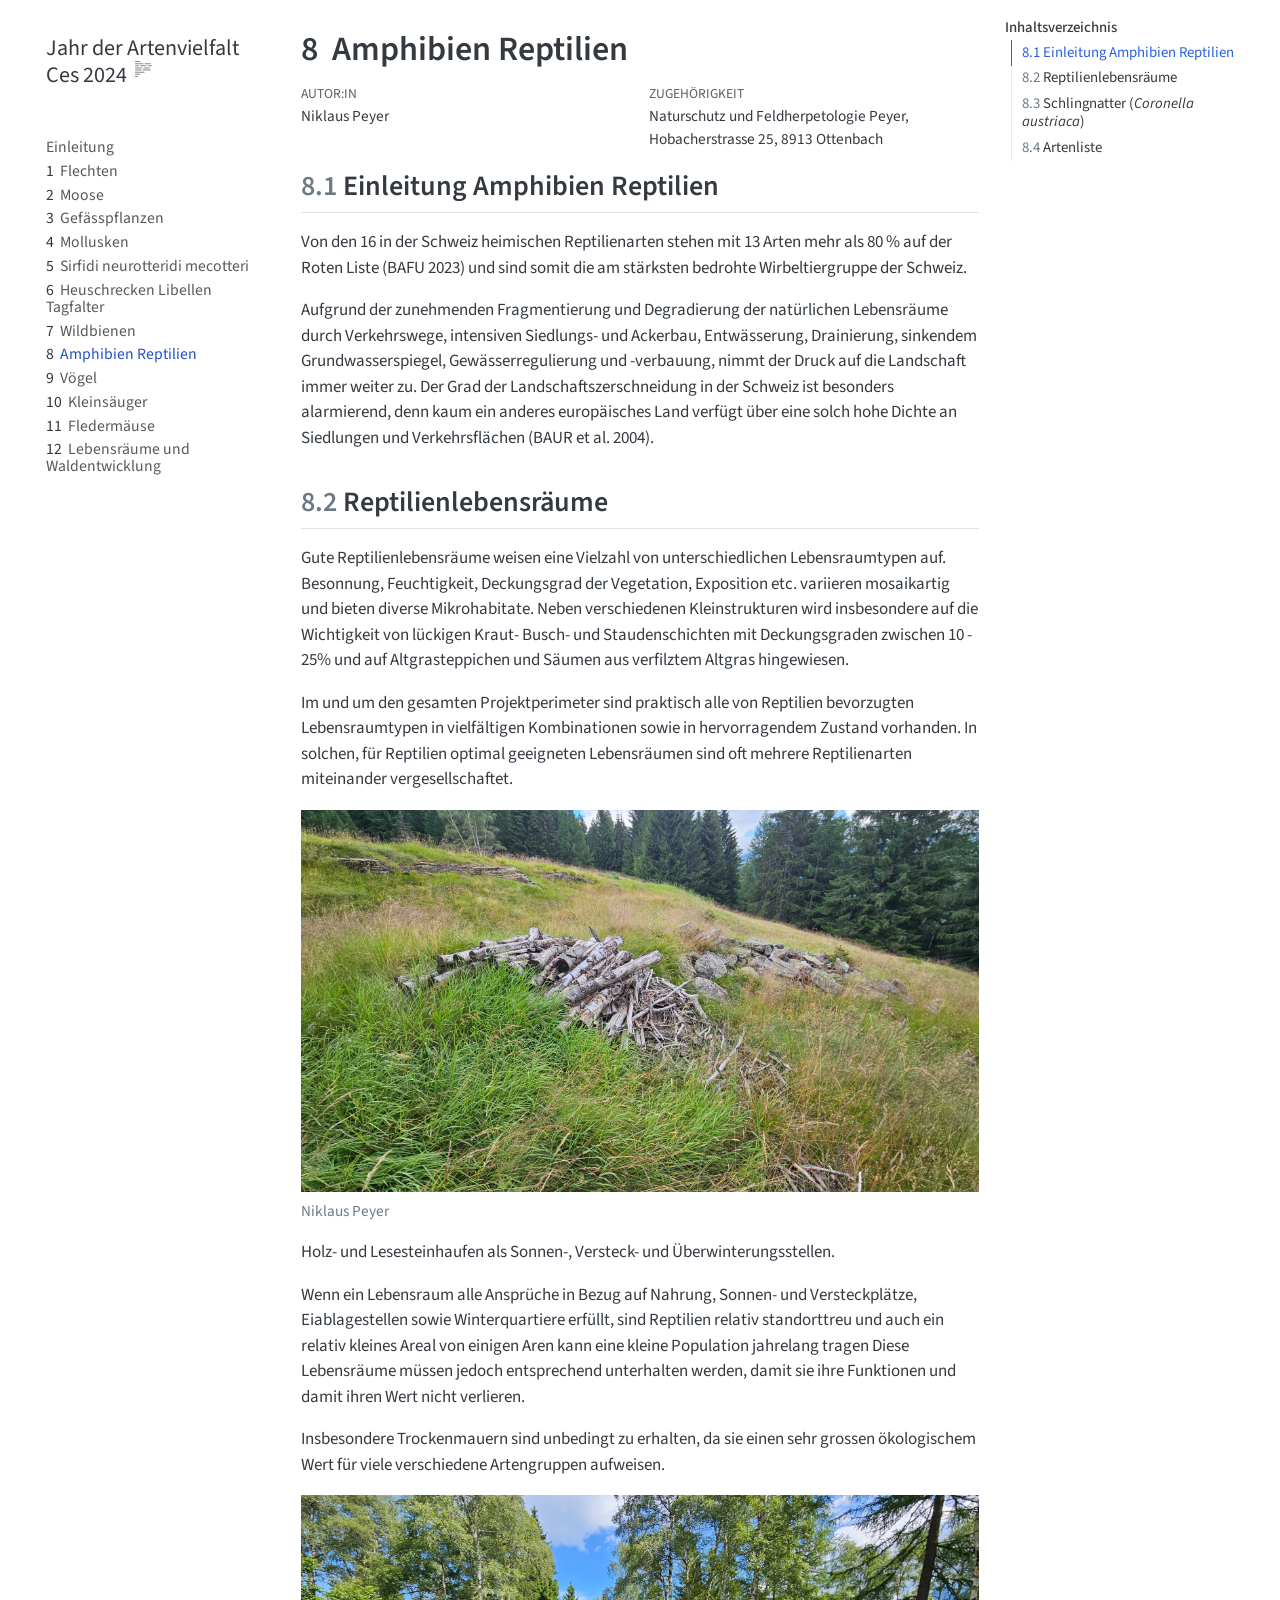
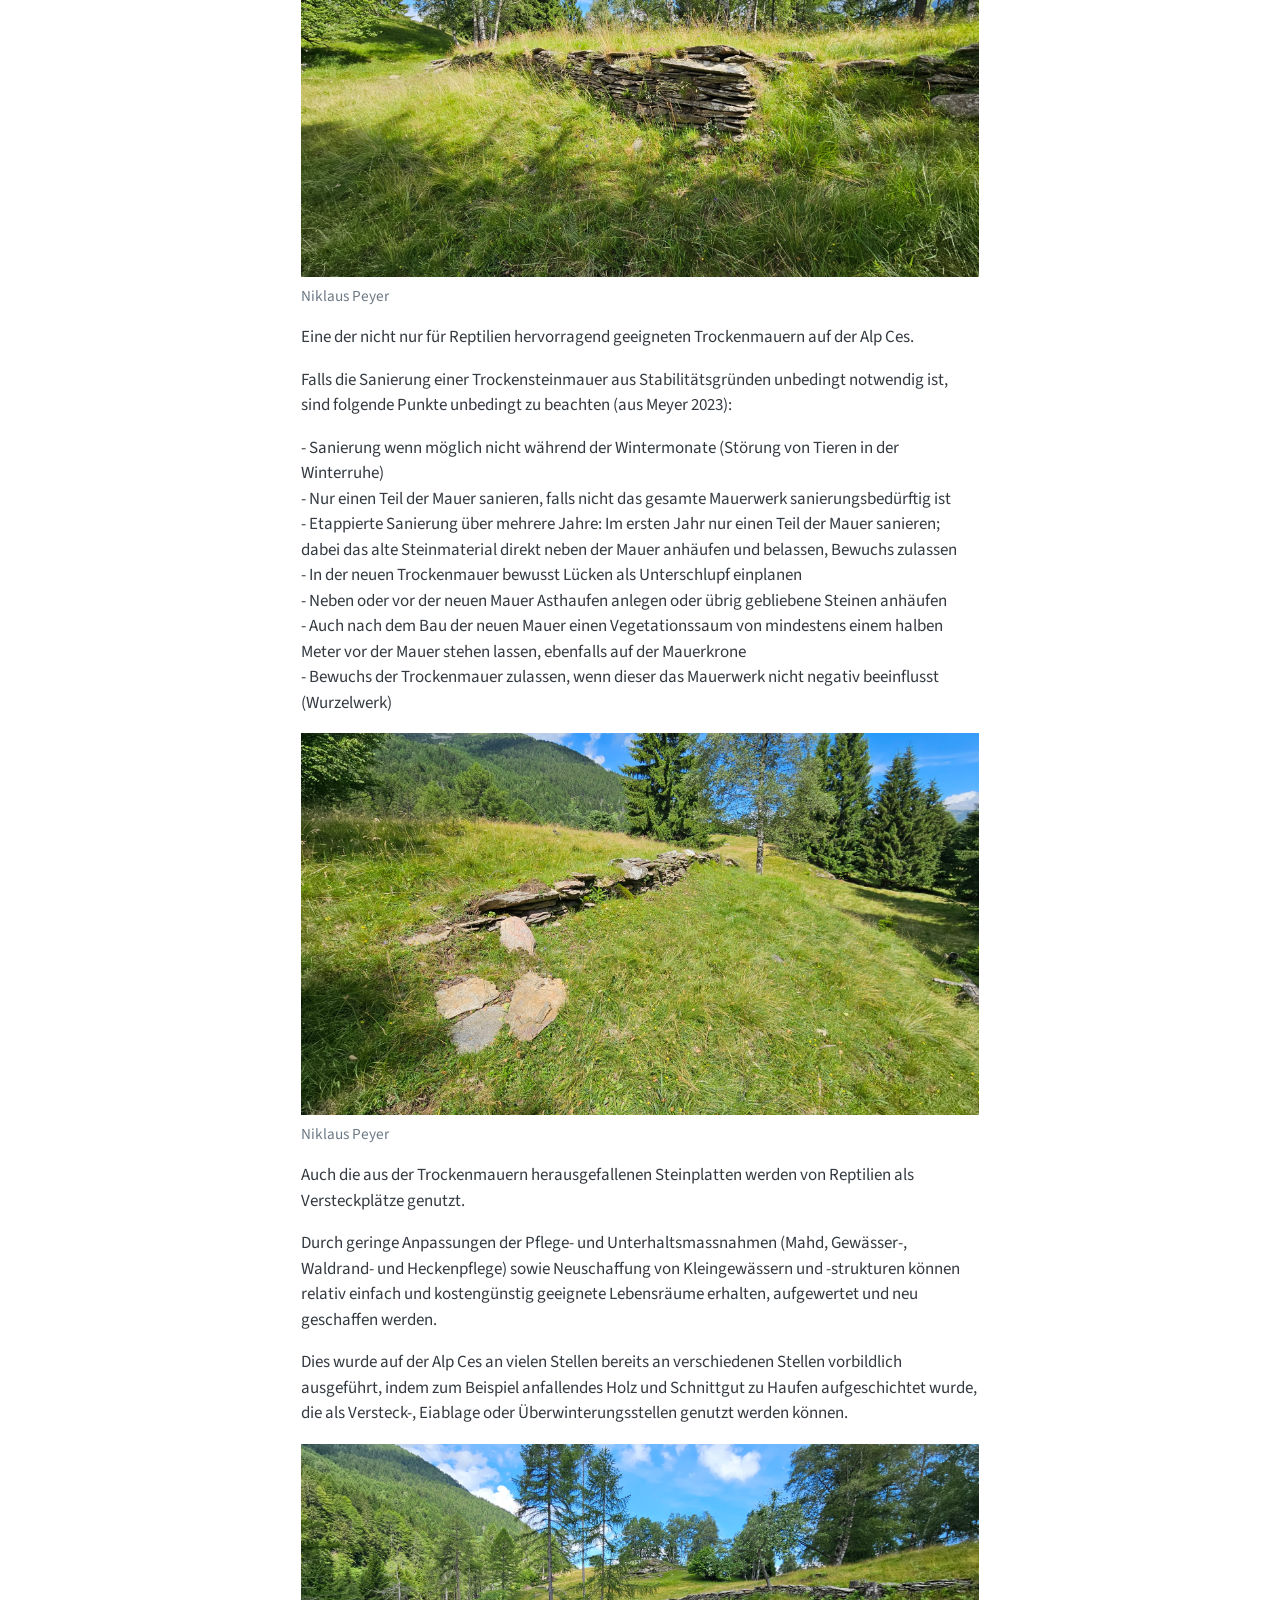
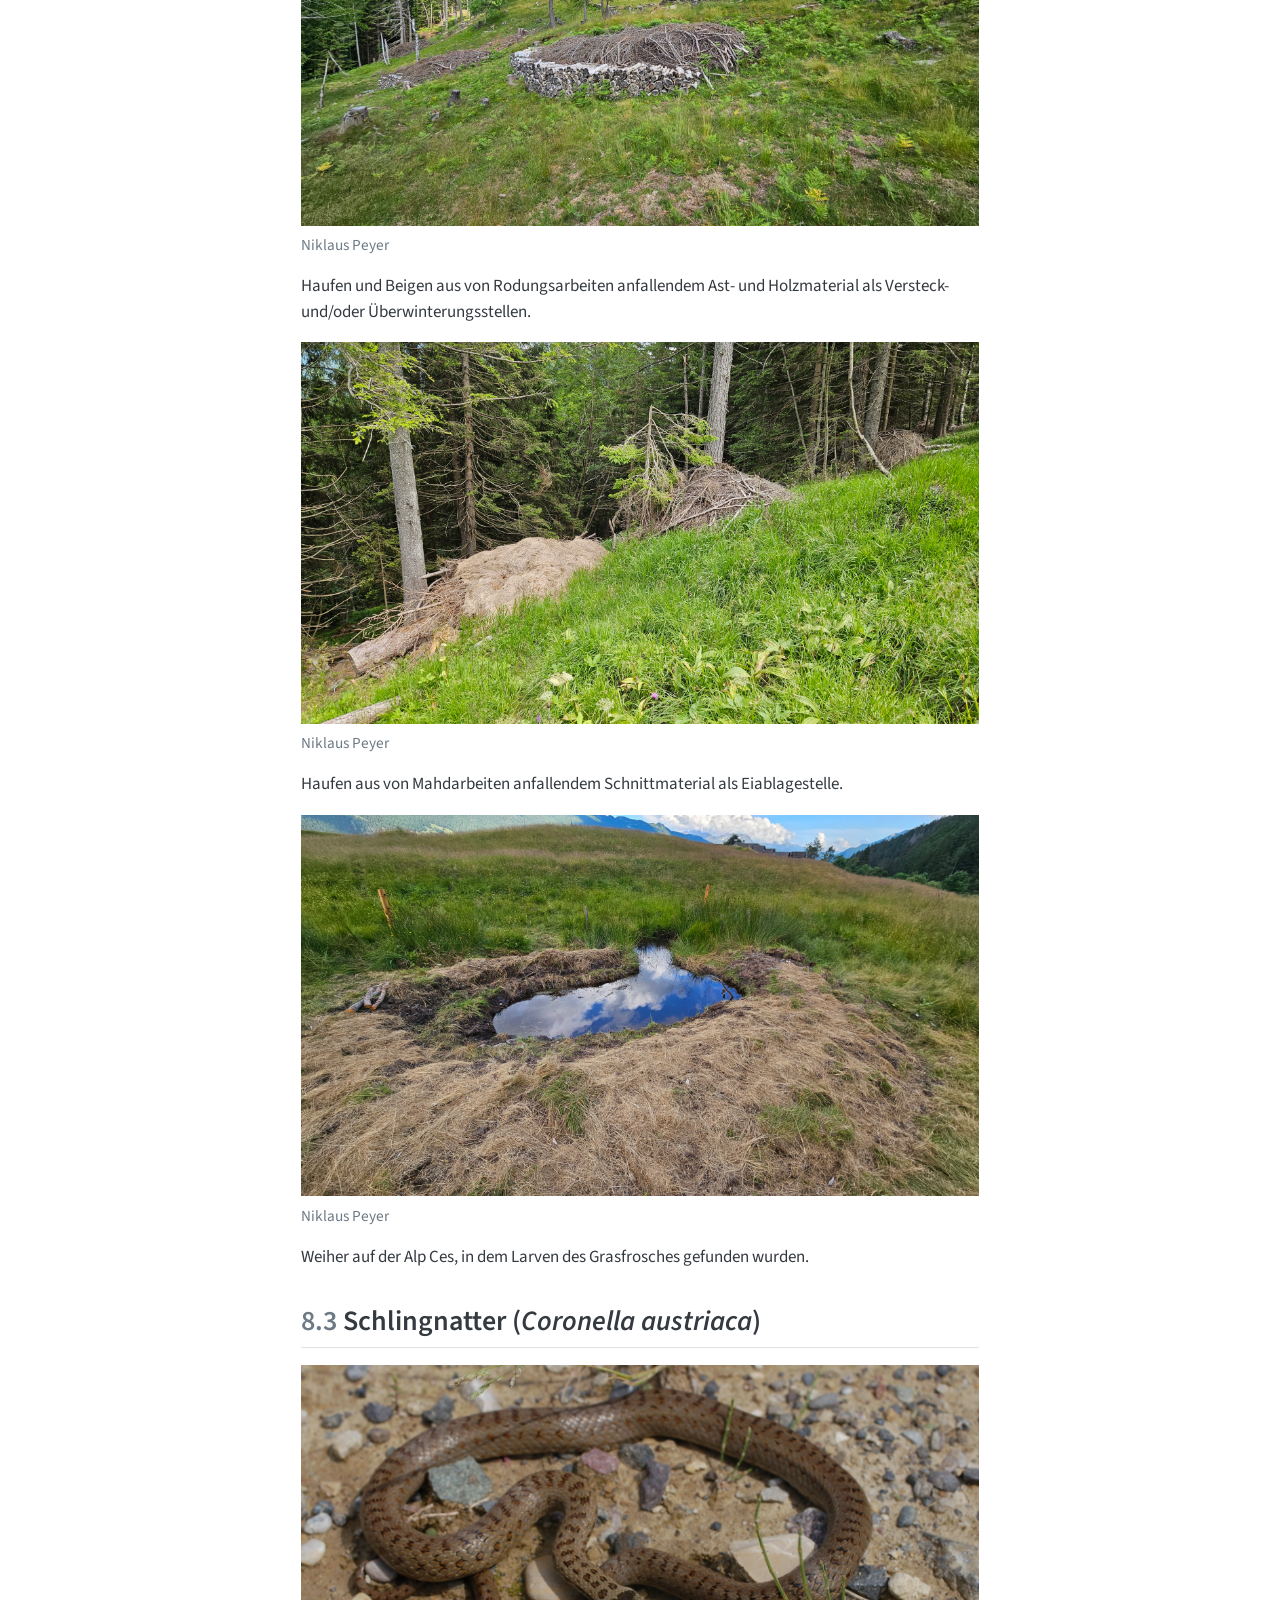
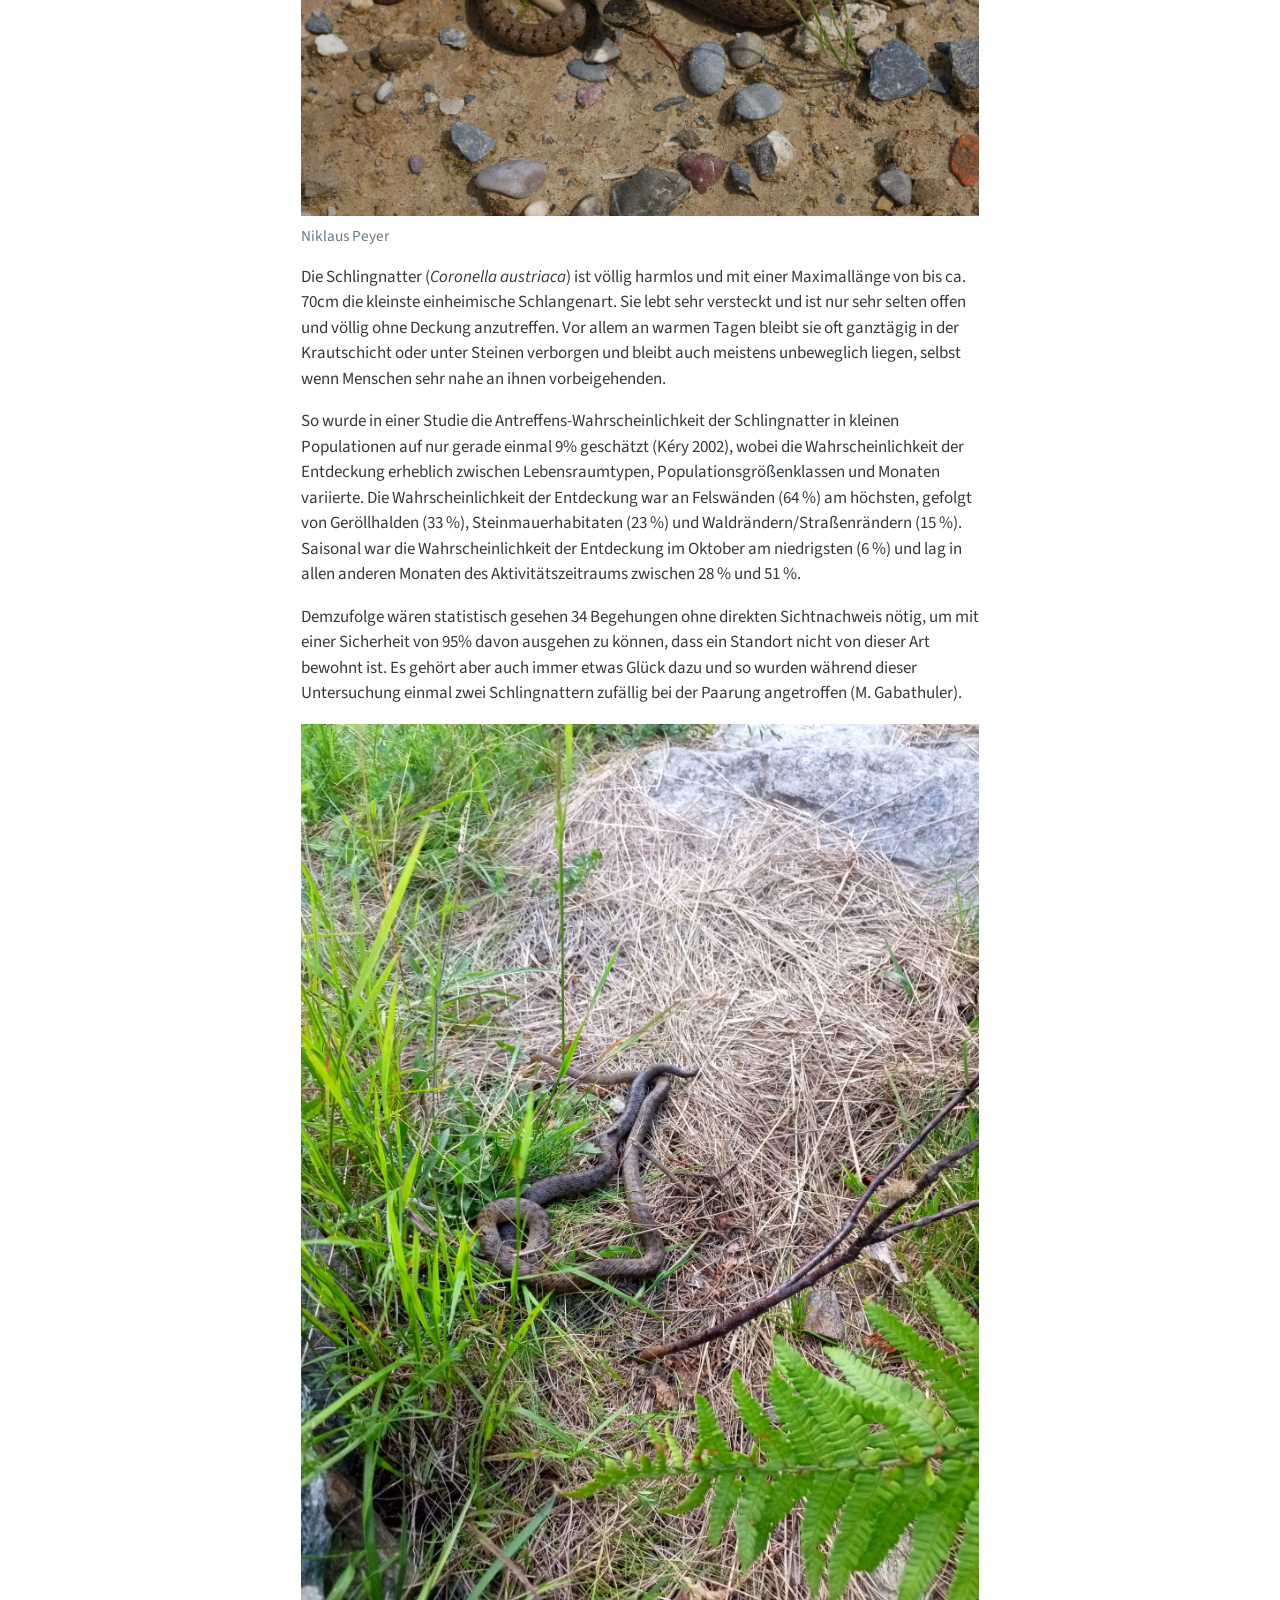
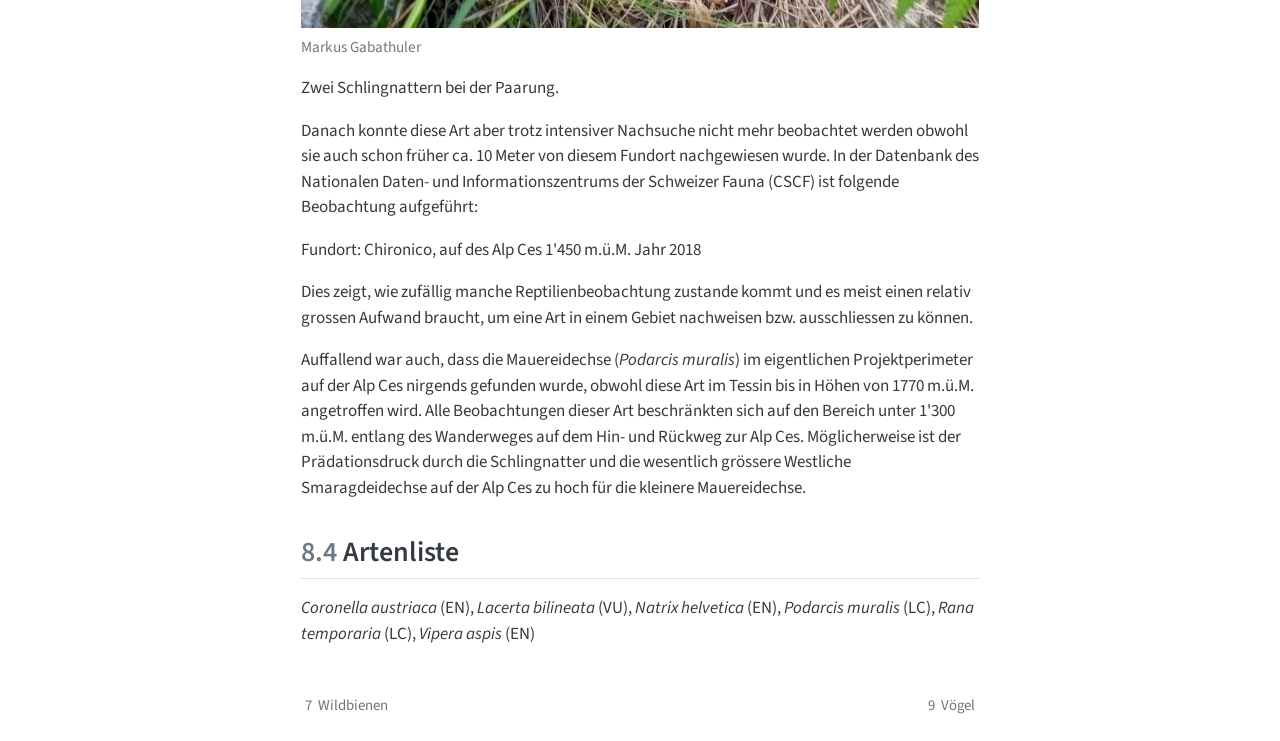
==== publikumsbericht/Amphibien_Reptilien.html @ 06ca6124 "Built site for gh-pages" ====
<!DOCTYPE html>
<html xmlns="http://www.w3.org/1999/xhtml" lang="de" xml:lang="de"><head>

<meta charset="utf-8">
<meta name="generator" content="quarto-1.7.13">

<meta name="viewport" content="width=device-width, initial-scale=1.0, user-scalable=yes">

<meta name="author" content="Niklaus Peyer">

<title>8&nbsp; Amphibien Reptilien – Jahr der Artenvielfalt Ces 2024</title>
<style>
code{white-space: pre-wrap;}
span.smallcaps{font-variant: small-caps;}
div.columns{display: flex; gap: min(4vw, 1.5em);}
div.column{flex: auto; overflow-x: auto;}
div.hanging-indent{margin-left: 1.5em; text-indent: -1.5em;}
ul.task-list{list-style: none;}
ul.task-list li input[type="checkbox"] {
  width: 0.8em;
  margin: 0 0.8em 0.2em -1em; /* quarto-specific, see https://github.com/quarto-dev/quarto-cli/issues/4556 */ 
  vertical-align: middle;
}
</style>


<script src="../site_libs/quarto-nav/quarto-nav.js"></script>
<script src="../site_libs/quarto-nav/headroom.min.js"></script>
<script src="../site_libs/clipboard/clipboard.min.js"></script>
<script src="../site_libs/quarto-search/autocomplete.umd.js"></script>
<script src="../site_libs/quarto-search/fuse.min.js"></script>
<script src="../site_libs/quarto-search/quarto-search.js"></script>
<meta name="quarto:offset" content="../">
<link href="../publikumsbericht/Vögel.html" rel="next">
<link href="../publikumsbericht/Wildbienen.html" rel="prev">
<script src="../site_libs/quarto-html/quarto.js" type="module"></script>
<script src="../site_libs/quarto-html/tabsets/tabsets.js" type="module"></script>
<script src="../site_libs/quarto-html/popper.min.js"></script>
<script src="../site_libs/quarto-html/tippy.umd.min.js"></script>
<script src="../site_libs/quarto-html/anchor.min.js"></script>
<link href="../site_libs/quarto-html/tippy.css" rel="stylesheet">
<link href="../site_libs/quarto-html/quarto-syntax-highlighting-66ab7fd5e73b7f0a764e0d49b3e29ab1.css" rel="stylesheet" id="quarto-text-highlighting-styles">
<script src="../site_libs/bootstrap/bootstrap.min.js"></script>
<link href="../site_libs/bootstrap/bootstrap-icons.css" rel="stylesheet">
<link href="../site_libs/bootstrap/bootstrap-7930a387d1d9c5a851eba23757f768d8.min.css" rel="stylesheet" append-hash="true" id="quarto-bootstrap" data-mode="light">
<script id="quarto-search-options" type="application/json">{
  "location": "sidebar",
  "copy-button": false,
  "collapse-after": 3,
  "panel-placement": "start",
  "type": "textbox",
  "limit": 50,
  "keyboard-shortcut": [
    "f",
    "/",
    "s"
  ],
  "show-item-context": false,
  "language": {
    "search-no-results-text": "Keine Treffer",
    "search-matching-documents-text": "Treffer",
    "search-copy-link-title": "Link in die Suche kopieren",
    "search-hide-matches-text": "Zusätzliche Treffer verbergen",
    "search-more-match-text": "weitere Treffer in diesem Dokument",
    "search-more-matches-text": "weitere Treffer in diesem Dokument",
    "search-clear-button-title": "Zurücksetzen",
    "search-text-placeholder": "",
    "search-detached-cancel-button-title": "Abbrechen",
    "search-submit-button-title": "Abschicken",
    "search-label": "Suchen"
  }
}</script>


<link rel="stylesheet" href="../style.css">
</head>

<body class="nav-sidebar floating">

<div id="quarto-search-results"></div>
  <header id="quarto-header" class="headroom fixed-top">
  <nav class="quarto-secondary-nav">
    <div class="container-fluid d-flex">
      <button type="button" class="quarto-btn-toggle btn" data-bs-toggle="collapse" role="button" data-bs-target=".quarto-sidebar-collapse-item" aria-controls="quarto-sidebar" aria-expanded="false" aria-label="Seitenleiste umschalten" onclick="if (window.quartoToggleHeadroom) { window.quartoToggleHeadroom(); }">
        <i class="bi bi-layout-text-sidebar-reverse"></i>
      </button>
        <nav class="quarto-page-breadcrumbs" aria-label="breadcrumb"><ol class="breadcrumb"><li class="breadcrumb-item"><a href="../publikumsbericht/Amphibien_Reptilien.html"><span class="chapter-number">8</span>&nbsp; <span class="chapter-title">Amphibien Reptilien</span></a></li></ol></nav>
        <a class="flex-grow-1" role="navigation" data-bs-toggle="collapse" data-bs-target=".quarto-sidebar-collapse-item" aria-controls="quarto-sidebar" aria-expanded="false" aria-label="Seitenleiste umschalten" onclick="if (window.quartoToggleHeadroom) { window.quartoToggleHeadroom(); }">      
        </a>
      <button type="button" class="btn quarto-search-button" aria-label="Suchen" onclick="window.quartoOpenSearch();">
        <i class="bi bi-search"></i>
      </button>
    </div>
  </nav>
</header>
<!-- content -->
<div id="quarto-content" class="quarto-container page-columns page-rows-contents page-layout-article">
<!-- sidebar -->
  <nav id="quarto-sidebar" class="sidebar collapse collapse-horizontal quarto-sidebar-collapse-item sidebar-navigation floating overflow-auto">
    <div class="pt-lg-2 mt-2 text-left sidebar-header">
    <div class="sidebar-title mb-0 py-0">
      <a href="../">Jahr der Artenvielfalt Ces 2024</a> 
        <div class="sidebar-tools-main">
  <a href="" class="quarto-reader-toggle quarto-navigation-tool px-1" onclick="window.quartoToggleReader(); return false;" title="Lesemodus umschalten">
  <div class="quarto-reader-toggle-btn">
  <i class="bi"></i>
  </div>
</a>
</div>
    </div>
      </div>
        <div class="mt-2 flex-shrink-0 align-items-center">
        <div class="sidebar-search">
        <div id="quarto-search" class="" title="Suchen"></div>
        </div>
        </div>
    <div class="sidebar-menu-container"> 
    <ul class="list-unstyled mt-1">
        <li class="sidebar-item">
  <div class="sidebar-item-container"> 
  <a href="../index.html" class="sidebar-item-text sidebar-link">
 <span class="menu-text">Einleitung</span></a>
  </div>
</li>
        <li class="sidebar-item">
  <div class="sidebar-item-container"> 
  <a href="../publikumsbericht/Flechten.html" class="sidebar-item-text sidebar-link">
 <span class="menu-text"><span class="chapter-number">1</span>&nbsp; <span class="chapter-title">Flechten</span></span></a>
  </div>
</li>
        <li class="sidebar-item">
  <div class="sidebar-item-container"> 
  <a href="../publikumsbericht/Moose.html" class="sidebar-item-text sidebar-link">
 <span class="menu-text"><span class="chapter-number">2</span>&nbsp; <span class="chapter-title">Moose</span></span></a>
  </div>
</li>
        <li class="sidebar-item">
  <div class="sidebar-item-container"> 
  <a href="../publikumsbericht/Gefässpflanzen.html" class="sidebar-item-text sidebar-link">
 <span class="menu-text"><span class="chapter-number">3</span>&nbsp; <span class="chapter-title">Gefässpflanzen</span></span></a>
  </div>
</li>
        <li class="sidebar-item">
  <div class="sidebar-item-container"> 
  <a href="../publikumsbericht/Mollusken.html" class="sidebar-item-text sidebar-link">
 <span class="menu-text"><span class="chapter-number">4</span>&nbsp; <span class="chapter-title">Mollusken</span></span></a>
  </div>
</li>
        <li class="sidebar-item">
  <div class="sidebar-item-container"> 
  <a href="../publikumsbericht/Sirfidi_neurotteridi_mecotteri.html" class="sidebar-item-text sidebar-link">
 <span class="menu-text"><span class="chapter-number">5</span>&nbsp; <span class="chapter-title">Sirfidi neurotteridi mecotteri</span></span></a>
  </div>
</li>
        <li class="sidebar-item">
  <div class="sidebar-item-container"> 
  <a href="../publikumsbericht/Heuschrecken_Libellen_Tagfalter.html" class="sidebar-item-text sidebar-link">
 <span class="menu-text"><span class="chapter-number">6</span>&nbsp; <span class="chapter-title">Heuschrecken Libellen Tagfalter</span></span></a>
  </div>
</li>
        <li class="sidebar-item">
  <div class="sidebar-item-container"> 
  <a href="../publikumsbericht/Wildbienen.html" class="sidebar-item-text sidebar-link">
 <span class="menu-text"><span class="chapter-number">7</span>&nbsp; <span class="chapter-title">Wildbienen</span></span></a>
  </div>
</li>
        <li class="sidebar-item">
  <div class="sidebar-item-container"> 
  <a href="../publikumsbericht/Amphibien_Reptilien.html" class="sidebar-item-text sidebar-link active">
 <span class="menu-text"><span class="chapter-number">8</span>&nbsp; <span class="chapter-title">Amphibien Reptilien</span></span></a>
  </div>
</li>
        <li class="sidebar-item">
  <div class="sidebar-item-container"> 
  <a href="../publikumsbericht/Vögel.html" class="sidebar-item-text sidebar-link">
 <span class="menu-text"><span class="chapter-number">9</span>&nbsp; <span class="chapter-title">Vögel</span></span></a>
  </div>
</li>
        <li class="sidebar-item">
  <div class="sidebar-item-container"> 
  <a href="../publikumsbericht/Kleinsaeuger.html" class="sidebar-item-text sidebar-link">
 <span class="menu-text"><span class="chapter-number">10</span>&nbsp; <span class="chapter-title">Kleinsäuger</span></span></a>
  </div>
</li>
        <li class="sidebar-item">
  <div class="sidebar-item-container"> 
  <a href="../publikumsbericht/Fledermäuse.html" class="sidebar-item-text sidebar-link">
 <span class="menu-text"><span class="chapter-number">11</span>&nbsp; <span class="chapter-title">Fledermäuse</span></span></a>
  </div>
</li>
        <li class="sidebar-item">
  <div class="sidebar-item-container"> 
  <a href="../publikumsbericht/Waldentwicklung.html" class="sidebar-item-text sidebar-link">
 <span class="menu-text"><span class="chapter-number">12</span>&nbsp; <span class="chapter-title">Lebensräume und Waldentwicklung</span></span></a>
  </div>
</li>
    </ul>
    </div>
</nav>
<div id="quarto-sidebar-glass" class="quarto-sidebar-collapse-item" data-bs-toggle="collapse" data-bs-target=".quarto-sidebar-collapse-item"></div>
<!-- margin-sidebar -->
    <div id="quarto-margin-sidebar" class="sidebar margin-sidebar">
        <nav id="TOC" role="doc-toc" class="toc-active">
    <h2 id="toc-title">Inhaltsverzeichnis</h2>
   
  <ul>
  <li><a href="#einleitung-amphibien-reptilien" id="toc-einleitung-amphibien-reptilien" class="nav-link active" data-scroll-target="#einleitung-amphibien-reptilien"><span class="header-section-number">8.1</span> Einleitung Amphibien Reptilien</a></li>
  <li><a href="#reptilienlebensräume" id="toc-reptilienlebensräume" class="nav-link" data-scroll-target="#reptilienlebensräume"><span class="header-section-number">8.2</span> Reptilienlebensräume</a></li>
  <li><a href="#schlingnatter-coronella-austriaca" id="toc-schlingnatter-coronella-austriaca" class="nav-link" data-scroll-target="#schlingnatter-coronella-austriaca"><span class="header-section-number">8.3</span> Schlingnatter (<em>Coronella austriaca</em>)</a></li>
  <li><a href="#artenliste" id="toc-artenliste" class="nav-link" data-scroll-target="#artenliste"><span class="header-section-number">8.4</span> Artenliste</a></li>
  </ul>
</nav>
    </div>
<!-- main -->
<main class="content" id="quarto-document-content">

<header id="title-block-header" class="quarto-title-block default">
<div class="quarto-title">
<h1 class="title"><span class="chapter-number">8</span>&nbsp; <span class="chapter-title">Amphibien Reptilien</span></h1>
</div>


<div class="quarto-title-meta-author">
  <div class="quarto-title-meta-heading">Autor:in</div>
  <div class="quarto-title-meta-heading">Zugehörigkeit</div>
  
    <div class="quarto-title-meta-contents">
    <p class="author">Niklaus Peyer <a href="mailto:achtnichlorenz@gmail.com" class="quarto-title-author-email"><i class="bi bi-envelope"></i></a> </p>
  </div>
  <div class="quarto-title-meta-contents">
        <p class="affiliation">
            Naturschutz und Feldherpetologie Peyer, Hobacherstrasse 25, 8913 Ottenbach
          </p>
      </div>
  </div>

<div class="quarto-title-meta">

      
  
    
  </div>
  


</header>


<section id="einleitung-amphibien-reptilien" class="level2" data-number="8.1">
<h2 data-number="8.1" class="anchored" data-anchor-id="einleitung-amphibien-reptilien"><span class="header-section-number">8.1</span> Einleitung Amphibien Reptilien</h2>
<p>Von den 16 in der Schweiz heimischen Reptilienarten stehen mit 13 Arten mehr als 80 % auf der Roten Liste (BAFU 2023) und sind somit die am stärksten bedrohte Wirbeltiergruppe der Schweiz.</p>
<p>Aufgrund der zunehmenden Fragmentierung und Degradierung der natürlichen Lebensräume durch Verkehrswege, intensiven Siedlungs- und Ackerbau, Entwässerung, Drainierung, sinkendem Grundwasserspiegel, Gewässerregulierung und -verbauung, nimmt der Druck auf die Landschaft immer weiter zu. Der Grad der Landschaftszerschneidung in der Schweiz ist besonders alarmierend, denn kaum ein anderes europäisches Land verfügt über eine solch hohe Dichte an Siedlungen und Verkehrsflächen (BAUR et al.&nbsp;2004).</p>
</section>
<section id="reptilienlebensräume" class="level2" data-number="8.2">
<h2 data-number="8.2" class="anchored" data-anchor-id="reptilienlebensräume"><span class="header-section-number">8.2</span> Reptilienlebensräume</h2>
<p>Gute Reptilienlebensräume weisen eine Vielzahl von unterschiedlichen Lebensraumtypen auf. Besonnung, Feuchtigkeit, Deckungsgrad der Vegetation, Exposition etc. variieren mosaikartig und bieten diverse Mikrohabitate. Neben verschiedenen Kleinstrukturen wird insbesondere auf die Wichtigkeit von lückigen Kraut- Busch- und Staudenschichten mit Deckungsgraden zwischen 10 - 25% und auf Altgrasteppichen und Säumen aus verfilztem Altgras hingewiesen.</p>
<p>Im und um den gesamten Projektperimeter sind praktisch alle von Reptilien bevorzugten Lebensraumtypen in vielfältigen Kombinationen sowie in hervorragendem Zustand vorhanden. In solchen, für Reptilien optimal geeigneten Lebensräumen sind oft mehrere Reptilienarten miteinander vergesellschaftet.</p>
<div class="quarto-figure quarto-figure-center">
<figure class="figure">
<p><img src="../images/20240713_163805.jpg" class="img-fluid figure-img"></p>
<figcaption>Niklaus Peyer</figcaption>
</figure>
</div>
<p>Holz- und Lesesteinhaufen als Sonnen-, Versteck- und Überwinterungsstellen.</p>
<p>Wenn ein Lebensraum alle Ansprüche in Bezug auf Nahrung, Sonnen- und Versteckplätze, Eiablagestellen sowie Winterquartiere erfüllt, sind Reptilien relativ standorttreu und auch ein relativ kleines Areal von einigen Aren kann eine kleine Population jahrelang tragen Diese Lebensräume müssen jedoch entsprechend unterhalten werden, damit sie ihre Funktionen und damit ihren Wert nicht verlieren.</p>
<p>Insbesondere Trockenmauern sind unbedingt zu erhalten, da sie einen sehr grossen ökologischem Wert für viele verschiedene Artengruppen aufweisen.</p>
<div class="quarto-figure quarto-figure-center">
<figure class="figure">
<p><img src="../images/20240713_104858.jpg" class="img-fluid figure-img"></p>
<figcaption>Niklaus Peyer</figcaption>
</figure>
</div>
<p>Eine der nicht nur für Reptilien hervorragend geeigneten Trockenmauern auf der Alp Ces.</p>
<p>Falls die Sanierung einer Trockensteinmauer aus Stabilitätsgründen unbedingt notwendig ist, sind folgende Punkte unbedingt zu beachten (aus Meyer 2023):</p>
<p>- Sanierung wenn möglich nicht während der Wintermonate (Störung von Tieren in der Winterruhe)<br>
- Nur einen Teil der Mauer sanieren, falls nicht das gesamte Mauerwerk sanierungsbedürftig ist<br>
- Etappierte Sanierung über mehrere Jahre: Im ersten Jahr nur einen Teil der Mauer sanieren; dabei das alte Steinmaterial direkt neben der Mauer anhäufen und belassen, Bewuchs zulassen<br>
- In der neuen Trockenmauer bewusst Lücken als Unterschlupf einplanen<br>
- Neben oder vor der neuen Mauer Asthaufen anlegen oder übrig gebliebene Steinen anhäufen<br>
- Auch nach dem Bau der neuen Mauer einen Vegetationssaum von mindestens einem halben Meter vor der Mauer stehen lassen, ebenfalls auf der Mauerkrone<br>
- Bewuchs der Trockenmauer zulassen, wenn dieser das Mauerwerk nicht negativ beeinflusst (Wurzelwerk)</p>
<div class="quarto-figure quarto-figure-center">
<figure class="figure">
<p><img src="../images/20240713_104559.jpg" class="img-fluid figure-img"></p>
<figcaption>Niklaus Peyer</figcaption>
</figure>
</div>
<p>Auch die aus der Trockenmauern herausgefallenen Steinplatten werden von Reptilien als Versteckplätze genutzt.</p>
<p>Durch geringe Anpassungen der Pflege- und Unterhaltsmassnahmen (Mahd, Gewässer-, Waldrand- und Heckenpflege) sowie Neuschaffung von Kleingewässern und -strukturen können relativ einfach und kostengünstig geeignete Lebensräume erhalten, aufgewertet und neu geschaffen werden.</p>
<p>Dies wurde auf der Alp Ces an vielen Stellen bereits an verschiedenen Stellen vorbildlich ausgeführt, indem zum Beispiel anfallendes Holz und Schnittgut zu Haufen aufgeschichtet wurde, die als Versteck-, Eiablage oder Überwinterungsstellen genutzt werden können.</p>
<div class="quarto-figure quarto-figure-center">
<figure class="figure">
<p><img src="../images/20240713_110355.jpg" class="img-fluid figure-img"></p>
<figcaption>Niklaus Peyer</figcaption>
</figure>
</div>
<p>Haufen und Beigen aus von Rodungsarbeiten anfallendem Ast- und Holzmaterial als Versteck- und/oder Überwinterungsstellen.</p>
<div class="quarto-figure quarto-figure-center">
<figure class="figure">
<p><img src="../images/20240713_143953.jpg" class="img-fluid figure-img"></p>
<figcaption>Niklaus Peyer</figcaption>
</figure>
</div>
<p>Haufen aus von Mahdarbeiten anfallendem Schnittmaterial als Eiablagestelle.</p>
<div class="quarto-figure quarto-figure-center">
<figure class="figure">
<p><img src="../images/20240713_183435.jpg" class="img-fluid figure-img"></p>
<figcaption>Niklaus Peyer</figcaption>
</figure>
</div>
<p>Weiher auf der Alp Ces, in dem Larven des Grasfrosches gefunden wurden.</p>
</section>
<section id="schlingnatter-coronella-austriaca" class="level2" data-number="8.3">
<h2 data-number="8.3" class="anchored" data-anchor-id="schlingnatter-coronella-austriaca"><span class="header-section-number">8.3</span> Schlingnatter (<em>Coronella austriaca</em>)</h2>
<div class="quarto-figure quarto-figure-center">
<figure class="figure">
<p><img src="../images/DSC_5351.jpg" class="img-fluid figure-img"></p>
<figcaption>Niklaus Peyer</figcaption>
</figure>
</div>
<p>Die Schlingnatter (<em>Coronella austriaca</em>) ist völlig harmlos und mit einer Maximallänge von bis ca. 70cm die kleinste einheimische Schlangenart. Sie lebt sehr versteckt und ist nur sehr selten offen und völlig ohne Deckung anzutreffen. Vor allem an warmen Tagen bleibt sie oft ganztägig in der Krautschicht oder unter Steinen verborgen und bleibt auch meistens unbeweglich liegen, selbst wenn Menschen sehr nahe an ihnen vorbeigehenden.</p>
<p>So wurde in einer Studie die Antreffens-Wahrscheinlichkeit der Schlingnatter in kleinen Populationen auf nur gerade einmal 9% geschätzt (Kéry 2002), wobei die Wahrscheinlichkeit der Entdeckung erheblich zwischen Lebensraumtypen, Populationsgrößenklassen und Monaten variierte. Die Wahrscheinlichkeit der Entdeckung war an Felswänden (64 %) am höchsten, gefolgt von Geröllhalden (33 %), Steinmauerhabitaten (23 %) und Waldrändern/Straßenrändern (15 %). Saisonal war die Wahrscheinlichkeit der Entdeckung im Oktober am niedrigsten (6 %) und lag in allen anderen Monaten des Aktivitätszeitraums zwischen 28 % und 51 %.</p>
<p>Demzufolge wären statistisch gesehen 34 Begehungen ohne direkten Sichtnachweis nötig, um mit einer Sicherheit von 95% davon ausgehen zu können, dass ein Standort nicht von dieser Art bewohnt ist. Es gehört aber auch immer etwas Glück dazu und so wurden während dieser Untersuchung einmal zwei Schlingnattern zufällig bei der Paarung angetroffen (M. Gabathuler).</p>
<div class="quarto-figure quarto-figure-center">
<figure class="figure">
<p><img src="../images/IMG-20240713-WA0061.jpg" class="img-fluid figure-img"></p>
<figcaption>Markus Gabathuler</figcaption>
</figure>
</div>
<p>Zwei Schlingnattern bei der Paarung.</p>
<p>Danach konnte diese Art aber trotz intensiver Nachsuche nicht mehr beobachtet werden obwohl sie auch schon früher ca. 10 Meter von diesem Fundort nachgewiesen wurde. In der Datenbank des Nationalen Daten- und Informationszentrums der Schweizer Fauna (CSCF) ist folgende Beobachtung aufgeführt:</p>
<p>Fundort: Chironico, auf des Alp Ces 1'450 m.ü.M. Jahr 2018</p>
<p>Dies zeigt, wie zufällig manche Reptilienbeobachtung zustande kommt und es meist einen relativ grossen Aufwand braucht, um eine Art in einem Gebiet nachweisen bzw. ausschliessen zu können.</p>
<p>Auffallend war auch, dass die Mauereidechse (<em>Podarcis muralis</em>) im eigentlichen Projektperimeter auf der Alp Ces nirgends gefunden wurde, obwohl diese Art im Tessin bis in Höhen von 1770 m.ü.M. angetroffen wird. Alle Beobachtungen dieser Art beschränkten sich auf den Bereich unter 1'300 m.ü.M. entlang des Wanderweges auf dem Hin- und Rückweg zur Alp Ces. Möglicherweise ist der Prädationsdruck durch die Schlingnatter und die wesentlich grössere Westliche Smaragdeidechse auf der Alp Ces zu hoch für die kleinere Mauereidechse.</p>
</section>
<section id="artenliste" class="level2" data-number="8.4">
<h2 data-number="8.4" class="anchored" data-anchor-id="artenliste"><span class="header-section-number">8.4</span> Artenliste</h2>
<p><em>Coronella austriaca</em> (EN), <em>Lacerta bilineata</em> (VU), <em>Natrix helvetica</em> (EN), <em>Podarcis muralis</em> (LC), <em>Rana temporaria</em> (LC), <em>Vipera aspis</em> (EN)</p>


</section>

</main> <!-- /main -->
<script id="quarto-html-after-body" type="application/javascript">
window.document.addEventListener("DOMContentLoaded", function (event) {
  const toggleBodyColorMode = (bsSheetEl) => {
    const mode = bsSheetEl.getAttribute("data-mode");
    const bodyEl = window.document.querySelector("body");
    if (mode === "dark") {
      bodyEl.classList.add("quarto-dark");
      bodyEl.classList.remove("quarto-light");
    } else {
      bodyEl.classList.add("quarto-light");
      bodyEl.classList.remove("quarto-dark");
    }
  }
  const toggleBodyColorPrimary = () => {
    const bsSheetEl = window.document.querySelector("link#quarto-bootstrap");
    if (bsSheetEl) {
      toggleBodyColorMode(bsSheetEl);
    }
  }
  toggleBodyColorPrimary();  
  const icon = "";
  const anchorJS = new window.AnchorJS();
  anchorJS.options = {
    placement: 'right',
    icon: icon
  };
  anchorJS.add('.anchored');
  const isCodeAnnotation = (el) => {
    for (const clz of el.classList) {
      if (clz.startsWith('code-annotation-')) {                     
        return true;
      }
    }
    return false;
  }
  const onCopySuccess = function(e) {
    // button target
    const button = e.trigger;
    // don't keep focus
    button.blur();
    // flash "checked"
    button.classList.add('code-copy-button-checked');
    var currentTitle = button.getAttribute("title");
    button.setAttribute("title", "Kopiert");
    let tooltip;
    if (window.bootstrap) {
      button.setAttribute("data-bs-toggle", "tooltip");
      button.setAttribute("data-bs-placement", "left");
      button.setAttribute("data-bs-title", "Kopiert");
      tooltip = new bootstrap.Tooltip(button, 
        { trigger: "manual", 
          customClass: "code-copy-button-tooltip",
          offset: [0, -8]});
      tooltip.show();    
    }
    setTimeout(function() {
      if (tooltip) {
        tooltip.hide();
        button.removeAttribute("data-bs-title");
        button.removeAttribute("data-bs-toggle");
        button.removeAttribute("data-bs-placement");
      }
      button.setAttribute("title", currentTitle);
      button.classList.remove('code-copy-button-checked');
    }, 1000);
    // clear code selection
    e.clearSelection();
  }
  const getTextToCopy = function(trigger) {
      const codeEl = trigger.previousElementSibling.cloneNode(true);
      for (const childEl of codeEl.children) {
        if (isCodeAnnotation(childEl)) {
          childEl.remove();
        }
      }
      return codeEl.innerText;
  }
  const clipboard = new window.ClipboardJS('.code-copy-button:not([data-in-quarto-modal])', {
    text: getTextToCopy
  });
  clipboard.on('success', onCopySuccess);
  if (window.document.getElementById('quarto-embedded-source-code-modal')) {
    const clipboardModal = new window.ClipboardJS('.code-copy-button[data-in-quarto-modal]', {
      text: getTextToCopy,
      container: window.document.getElementById('quarto-embedded-source-code-modal')
    });
    clipboardModal.on('success', onCopySuccess);
  }
    var localhostRegex = new RegExp(/^(?:http|https):\/\/localhost\:?[0-9]*\//);
    var mailtoRegex = new RegExp(/^mailto:/);
      var filterRegex = new RegExp('/' + window.location.host + '/');
    var isInternal = (href) => {
        return filterRegex.test(href) || localhostRegex.test(href) || mailtoRegex.test(href);
    }
    // Inspect non-navigation links and adorn them if external
 	var links = window.document.querySelectorAll('a[href]:not(.nav-link):not(.navbar-brand):not(.toc-action):not(.sidebar-link):not(.sidebar-item-toggle):not(.pagination-link):not(.no-external):not([aria-hidden]):not(.dropdown-item):not(.quarto-navigation-tool):not(.about-link)');
    for (var i=0; i<links.length; i++) {
      const link = links[i];
      if (!isInternal(link.href)) {
        // undo the damage that might have been done by quarto-nav.js in the case of
        // links that we want to consider external
        if (link.dataset.originalHref !== undefined) {
          link.href = link.dataset.originalHref;
        }
      }
    }
  function tippyHover(el, contentFn, onTriggerFn, onUntriggerFn) {
    const config = {
      allowHTML: true,
      maxWidth: 500,
      delay: 100,
      arrow: false,
      appendTo: function(el) {
          return el.parentElement;
      },
      interactive: true,
      interactiveBorder: 10,
      theme: 'quarto',
      placement: 'bottom-start',
    };
    if (contentFn) {
      config.content = contentFn;
    }
    if (onTriggerFn) {
      config.onTrigger = onTriggerFn;
    }
    if (onUntriggerFn) {
      config.onUntrigger = onUntriggerFn;
    }
    window.tippy(el, config); 
  }
  const noterefs = window.document.querySelectorAll('a[role="doc-noteref"]');
  for (var i=0; i<noterefs.length; i++) {
    const ref = noterefs[i];
    tippyHover(ref, function() {
      // use id or data attribute instead here
      let href = ref.getAttribute('data-footnote-href') || ref.getAttribute('href');
      try { href = new URL(href).hash; } catch {}
      const id = href.replace(/^#\/?/, "");
      const note = window.document.getElementById(id);
      if (note) {
        return note.innerHTML;
      } else {
        return "";
      }
    });
  }
  const xrefs = window.document.querySelectorAll('a.quarto-xref');
  const processXRef = (id, note) => {
    // Strip column container classes
    const stripColumnClz = (el) => {
      el.classList.remove("page-full", "page-columns");
      if (el.children) {
        for (const child of el.children) {
          stripColumnClz(child);
        }
      }
    }
    stripColumnClz(note)
    if (id === null || id.startsWith('sec-')) {
      // Special case sections, only their first couple elements
      const container = document.createElement("div");
      if (note.children && note.children.length > 2) {
        container.appendChild(note.children[0].cloneNode(true));
        for (let i = 1; i < note.children.length; i++) {
          const child = note.children[i];
          if (child.tagName === "P" && child.innerText === "") {
            continue;
          } else {
            container.appendChild(child.cloneNode(true));
            break;
          }
        }
        if (window.Quarto?.typesetMath) {
          window.Quarto.typesetMath(container);
        }
        return container.innerHTML
      } else {
        if (window.Quarto?.typesetMath) {
          window.Quarto.typesetMath(note);
        }
        return note.innerHTML;
      }
    } else {
      // Remove any anchor links if they are present
      const anchorLink = note.querySelector('a.anchorjs-link');
      if (anchorLink) {
        anchorLink.remove();
      }
      if (window.Quarto?.typesetMath) {
        window.Quarto.typesetMath(note);
      }
      if (note.classList.contains("callout")) {
        return note.outerHTML;
      } else {
        return note.innerHTML;
      }
    }
  }
  for (var i=0; i<xrefs.length; i++) {
    const xref = xrefs[i];
    tippyHover(xref, undefined, function(instance) {
      instance.disable();
      let url = xref.getAttribute('href');
      let hash = undefined; 
      if (url.startsWith('#')) {
        hash = url;
      } else {
        try { hash = new URL(url).hash; } catch {}
      }
      if (hash) {
        const id = hash.replace(/^#\/?/, "");
        const note = window.document.getElementById(id);
        if (note !== null) {
          try {
            const html = processXRef(id, note.cloneNode(true));
            instance.setContent(html);
          } finally {
            instance.enable();
            instance.show();
          }
        } else {
          // See if we can fetch this
          fetch(url.split('#')[0])
          .then(res => res.text())
          .then(html => {
            const parser = new DOMParser();
            const htmlDoc = parser.parseFromString(html, "text/html");
            const note = htmlDoc.getElementById(id);
            if (note !== null) {
              const html = processXRef(id, note);
              instance.setContent(html);
            } 
          }).finally(() => {
            instance.enable();
            instance.show();
          });
        }
      } else {
        // See if we can fetch a full url (with no hash to target)
        // This is a special case and we should probably do some content thinning / targeting
        fetch(url)
        .then(res => res.text())
        .then(html => {
          const parser = new DOMParser();
          const htmlDoc = parser.parseFromString(html, "text/html");
          const note = htmlDoc.querySelector('main.content');
          if (note !== null) {
            // This should only happen for chapter cross references
            // (since there is no id in the URL)
            // remove the first header
            if (note.children.length > 0 && note.children[0].tagName === "HEADER") {
              note.children[0].remove();
            }
            const html = processXRef(null, note);
            instance.setContent(html);
          } 
        }).finally(() => {
          instance.enable();
          instance.show();
        });
      }
    }, function(instance) {
    });
  }
      let selectedAnnoteEl;
      const selectorForAnnotation = ( cell, annotation) => {
        let cellAttr = 'data-code-cell="' + cell + '"';
        let lineAttr = 'data-code-annotation="' +  annotation + '"';
        const selector = 'span[' + cellAttr + '][' + lineAttr + ']';
        return selector;
      }
      const selectCodeLines = (annoteEl) => {
        const doc = window.document;
        const targetCell = annoteEl.getAttribute("data-target-cell");
        const targetAnnotation = annoteEl.getAttribute("data-target-annotation");
        const annoteSpan = window.document.querySelector(selectorForAnnotation(targetCell, targetAnnotation));
        const lines = annoteSpan.getAttribute("data-code-lines").split(",");
        const lineIds = lines.map((line) => {
          return targetCell + "-" + line;
        })
        let top = null;
        let height = null;
        let parent = null;
        if (lineIds.length > 0) {
            //compute the position of the single el (top and bottom and make a div)
            const el = window.document.getElementById(lineIds[0]);
            top = el.offsetTop;
            height = el.offsetHeight;
            parent = el.parentElement.parentElement;
          if (lineIds.length > 1) {
            const lastEl = window.document.getElementById(lineIds[lineIds.length - 1]);
            const bottom = lastEl.offsetTop + lastEl.offsetHeight;
            height = bottom - top;
          }
          if (top !== null && height !== null && parent !== null) {
            // cook up a div (if necessary) and position it 
            let div = window.document.getElementById("code-annotation-line-highlight");
            if (div === null) {
              div = window.document.createElement("div");
              div.setAttribute("id", "code-annotation-line-highlight");
              div.style.position = 'absolute';
              parent.appendChild(div);
            }
            div.style.top = top - 2 + "px";
            div.style.height = height + 4 + "px";
            div.style.left = 0;
            let gutterDiv = window.document.getElementById("code-annotation-line-highlight-gutter");
            if (gutterDiv === null) {
              gutterDiv = window.document.createElement("div");
              gutterDiv.setAttribute("id", "code-annotation-line-highlight-gutter");
              gutterDiv.style.position = 'absolute';
              const codeCell = window.document.getElementById(targetCell);
              const gutter = codeCell.querySelector('.code-annotation-gutter');
              gutter.appendChild(gutterDiv);
            }
            gutterDiv.style.top = top - 2 + "px";
            gutterDiv.style.height = height + 4 + "px";
          }
          selectedAnnoteEl = annoteEl;
        }
      };
      const unselectCodeLines = () => {
        const elementsIds = ["code-annotation-line-highlight", "code-annotation-line-highlight-gutter"];
        elementsIds.forEach((elId) => {
          const div = window.document.getElementById(elId);
          if (div) {
            div.remove();
          }
        });
        selectedAnnoteEl = undefined;
      };
        // Handle positioning of the toggle
    window.addEventListener(
      "resize",
      throttle(() => {
        elRect = undefined;
        if (selectedAnnoteEl) {
          selectCodeLines(selectedAnnoteEl);
        }
      }, 10)
    );
    function throttle(fn, ms) {
    let throttle = false;
    let timer;
      return (...args) => {
        if(!throttle) { // first call gets through
            fn.apply(this, args);
            throttle = true;
        } else { // all the others get throttled
            if(timer) clearTimeout(timer); // cancel #2
            timer = setTimeout(() => {
              fn.apply(this, args);
              timer = throttle = false;
            }, ms);
        }
      };
    }
      // Attach click handler to the DT
      const annoteDls = window.document.querySelectorAll('dt[data-target-cell]');
      for (const annoteDlNode of annoteDls) {
        annoteDlNode.addEventListener('click', (event) => {
          const clickedEl = event.target;
          if (clickedEl !== selectedAnnoteEl) {
            unselectCodeLines();
            const activeEl = window.document.querySelector('dt[data-target-cell].code-annotation-active');
            if (activeEl) {
              activeEl.classList.remove('code-annotation-active');
            }
            selectCodeLines(clickedEl);
            clickedEl.classList.add('code-annotation-active');
          } else {
            // Unselect the line
            unselectCodeLines();
            clickedEl.classList.remove('code-annotation-active');
          }
        });
      }
  const findCites = (el) => {
    const parentEl = el.parentElement;
    if (parentEl) {
      const cites = parentEl.dataset.cites;
      if (cites) {
        return {
          el,
          cites: cites.split(' ')
        };
      } else {
        return findCites(el.parentElement)
      }
    } else {
      return undefined;
    }
  };
  var bibliorefs = window.document.querySelectorAll('a[role="doc-biblioref"]');
  for (var i=0; i<bibliorefs.length; i++) {
    const ref = bibliorefs[i];
    const citeInfo = findCites(ref);
    if (citeInfo) {
      tippyHover(citeInfo.el, function() {
        var popup = window.document.createElement('div');
        citeInfo.cites.forEach(function(cite) {
          var citeDiv = window.document.createElement('div');
          citeDiv.classList.add('hanging-indent');
          citeDiv.classList.add('csl-entry');
          var biblioDiv = window.document.getElementById('ref-' + cite);
          if (biblioDiv) {
            citeDiv.innerHTML = biblioDiv.innerHTML;
          }
          popup.appendChild(citeDiv);
        });
        return popup.innerHTML;
      });
    }
  }
});
</script>
<nav class="page-navigation">
  <div class="nav-page nav-page-previous">
      <a href="../publikumsbericht/Wildbienen.html" class="pagination-link" aria-label="Wildbienen">
        <i class="bi bi-arrow-left-short"></i> <span class="nav-page-text"><span class="chapter-number">7</span>&nbsp; <span class="chapter-title">Wildbienen</span></span>
      </a>          
  </div>
  <div class="nav-page nav-page-next">
      <a href="../publikumsbericht/Vögel.html" class="pagination-link" aria-label="Vögel">
        <span class="nav-page-text"><span class="chapter-number">9</span>&nbsp; <span class="chapter-title">Vögel</span></span> <i class="bi bi-arrow-right-short"></i>
      </a>
  </div>
</nav>
</div> <!-- /content -->




</body></html>
---- site_libs/quarto-html/tippy.css ----
.tippy-box[data-animation=fade][data-state=hidden]{opacity:0}[data-tippy-root]{max-width:calc(100vw - 10px)}.tippy-box{position:relative;background-color:#333;color:#fff;border-radius:4px;font-size:14px;line-height:1.4;white-space:normal;outline:0;transition-property:transform,visibility,opacity}.tippy-box[data-placement^=top]>.tippy-arrow{bottom:0}.tippy-box[data-placement^=top]>.tippy-arrow:before{bottom:-7px;left:0;border-width:8px 8px 0;border-top-color:initial;transform-origin:center top}.tippy-box[data-placement^=bottom]>.tippy-arrow{top:0}.tippy-box[data-placement^=bottom]>.tippy-arrow:before{top:-7px;left:0;border-width:0 8px 8px;border-bottom-color:initial;transform-origin:center bottom}.tippy-box[data-placement^=left]>.tippy-arrow{right:0}.tippy-box[data-placement^=left]>.tippy-arrow:before{border-width:8px 0 8px 8px;border-left-color:initial;right:-7px;transform-origin:center left}.tippy-box[data-placement^=right]>.tippy-arrow{left:0}.tippy-box[data-placement^=right]>.tippy-arrow:before{left:-7px;border-width:8px 8px 8px 0;border-right-color:initial;transform-origin:center right}.tippy-box[data-inertia][data-state=visible]{transition-timing-function:cubic-bezier(.54,1.5,.38,1.11)}.tippy-arrow{width:16px;height:16px;color:#333}.tippy-arrow:before{content:"";position:absolute;border-color:transparent;border-style:solid}.tippy-content{position:relative;padding:5px 9px;z-index:1}
---- site_libs/quarto-html/quarto-syntax-highlighting-66ab7fd5e73b7f0a764e0d49b3e29ab1.css ----
/* quarto syntax highlight colors */
:root {
  --quarto-hl-ot-color: #003B4F;
  --quarto-hl-at-color: #657422;
  --quarto-hl-ss-color: #20794D;
  --quarto-hl-an-color: #5E5E5E;
  --quarto-hl-fu-color: #4758AB;
  --quarto-hl-st-color: #20794D;
  --quarto-hl-cf-color: #003B4F;
  --quarto-hl-op-color: #5E5E5E;
  --quarto-hl-er-color: #AD0000;
  --quarto-hl-bn-color: #AD0000;
  --quarto-hl-al-color: #AD0000;
  --quarto-hl-va-color: #111111;
  --quarto-hl-bu-color: inherit;
  --quarto-hl-ex-color: inherit;
  --quarto-hl-pp-color: #AD0000;
  --quarto-hl-in-color: #5E5E5E;
  --quarto-hl-vs-color: #20794D;
  --quarto-hl-wa-color: #5E5E5E;
  --quarto-hl-do-color: #5E5E5E;
  --quarto-hl-im-color: #00769E;
  --quarto-hl-ch-color: #20794D;
  --quarto-hl-dt-color: #AD0000;
  --quarto-hl-fl-color: #AD0000;
  --quarto-hl-co-color: #5E5E5E;
  --quarto-hl-cv-color: #5E5E5E;
  --quarto-hl-cn-color: #8f5902;
  --quarto-hl-sc-color: #5E5E5E;
  --quarto-hl-dv-color: #AD0000;
  --quarto-hl-kw-color: #003B4F;
}

/* other quarto variables */
:root {
  --quarto-font-monospace: SFMono-Regular, Menlo, Monaco, Consolas, "Liberation Mono", "Courier New", monospace;
}

pre > code.sourceCode > span {
  color: #003B4F;
}

code span {
  color: #003B4F;
}

code.sourceCode > span {
  color: #003B4F;
}

div.sourceCode,
div.sourceCode pre.sourceCode {
  color: #003B4F;
}

code span.ot {
  color: #003B4F;
  font-style: inherit;
}

code span.at {
  color: #657422;
  font-style: inherit;
}

code span.ss {
  color: #20794D;
  font-style: inherit;
}

code span.an {
  color: #5E5E5E;
  font-style: inherit;
}

code span.fu {
  color: #4758AB;
  font-style: inherit;
}

code span.st {
  color: #20794D;
  font-style: inherit;
}

code span.cf {
  color: #003B4F;
  font-weight: bold;
  font-style: inherit;
}

code span.op {
  color: #5E5E5E;
  font-style: inherit;
}

code span.er {
  color: #AD0000;
  font-style: inherit;
}

code span.bn {
  color: #AD0000;
  font-style: inherit;
}

code span.al {
  color: #AD0000;
  font-style: inherit;
}

code span.va {
  color: #111111;
  font-style: inherit;
}

code span.bu {
  font-style: inherit;
}

code span.ex {
  font-style: inherit;
}

code span.pp {
  color: #AD0000;
  font-style: inherit;
}

code span.in {
  color: #5E5E5E;
  font-style: inherit;
}

code span.vs {
  color: #20794D;
  font-style: inherit;
}

code span.wa {
  color: #5E5E5E;
  font-style: italic;
}

code span.do {
  color: #5E5E5E;
  font-style: italic;
}

code span.im {
  color: #00769E;
  font-style: inherit;
}

code span.ch {
  color: #20794D;
  font-style: inherit;
}

code span.dt {
  color: #AD0000;
  font-style: inherit;
}

code span.fl {
  color: #AD0000;
  font-style: inherit;
}

code span.co {
  color: #5E5E5E;
  font-style: inherit;
}

code span.cv {
  color: #5E5E5E;
  font-style: italic;
}

code span.cn {
  color: #8f5902;
  font-style: inherit;
}

code span.sc {
  color: #5E5E5E;
  font-style: inherit;
}

code span.dv {
  color: #AD0000;
  font-style: inherit;
}

code span.kw {
  color: #003B4F;
  font-weight: bold;
  font-style: inherit;
}

.prevent-inlining {
  content: "</";
}

/*# sourceMappingURL=959b87231af1ebfcdaf83f2a1def939a.css.map */
---- style.css ----
.info.legend.leaflet-control{
  /*border: 1px solid red;*/
  width: 200px;
}


.info.legend.leaflet-control>div{
  /*border: 1px solid red;*/
  display: flex;
  column-gap: 10px;
}
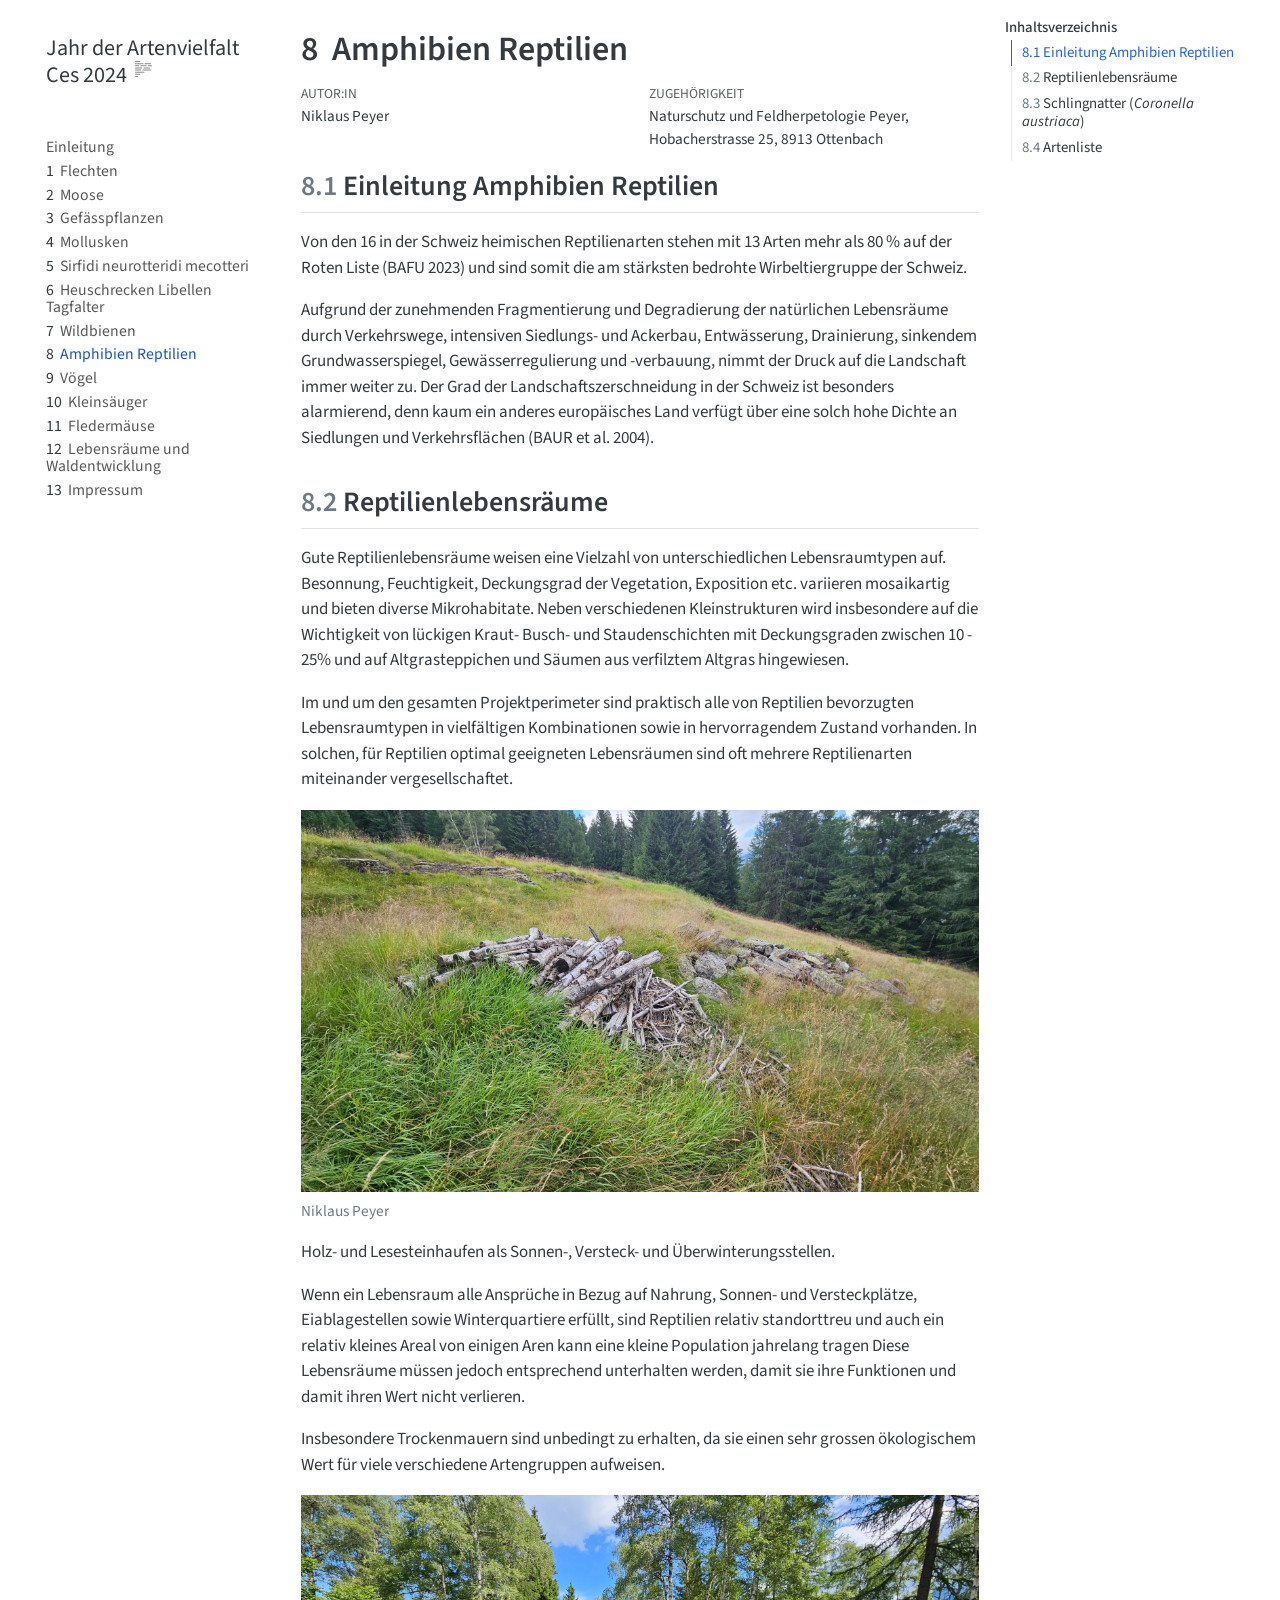
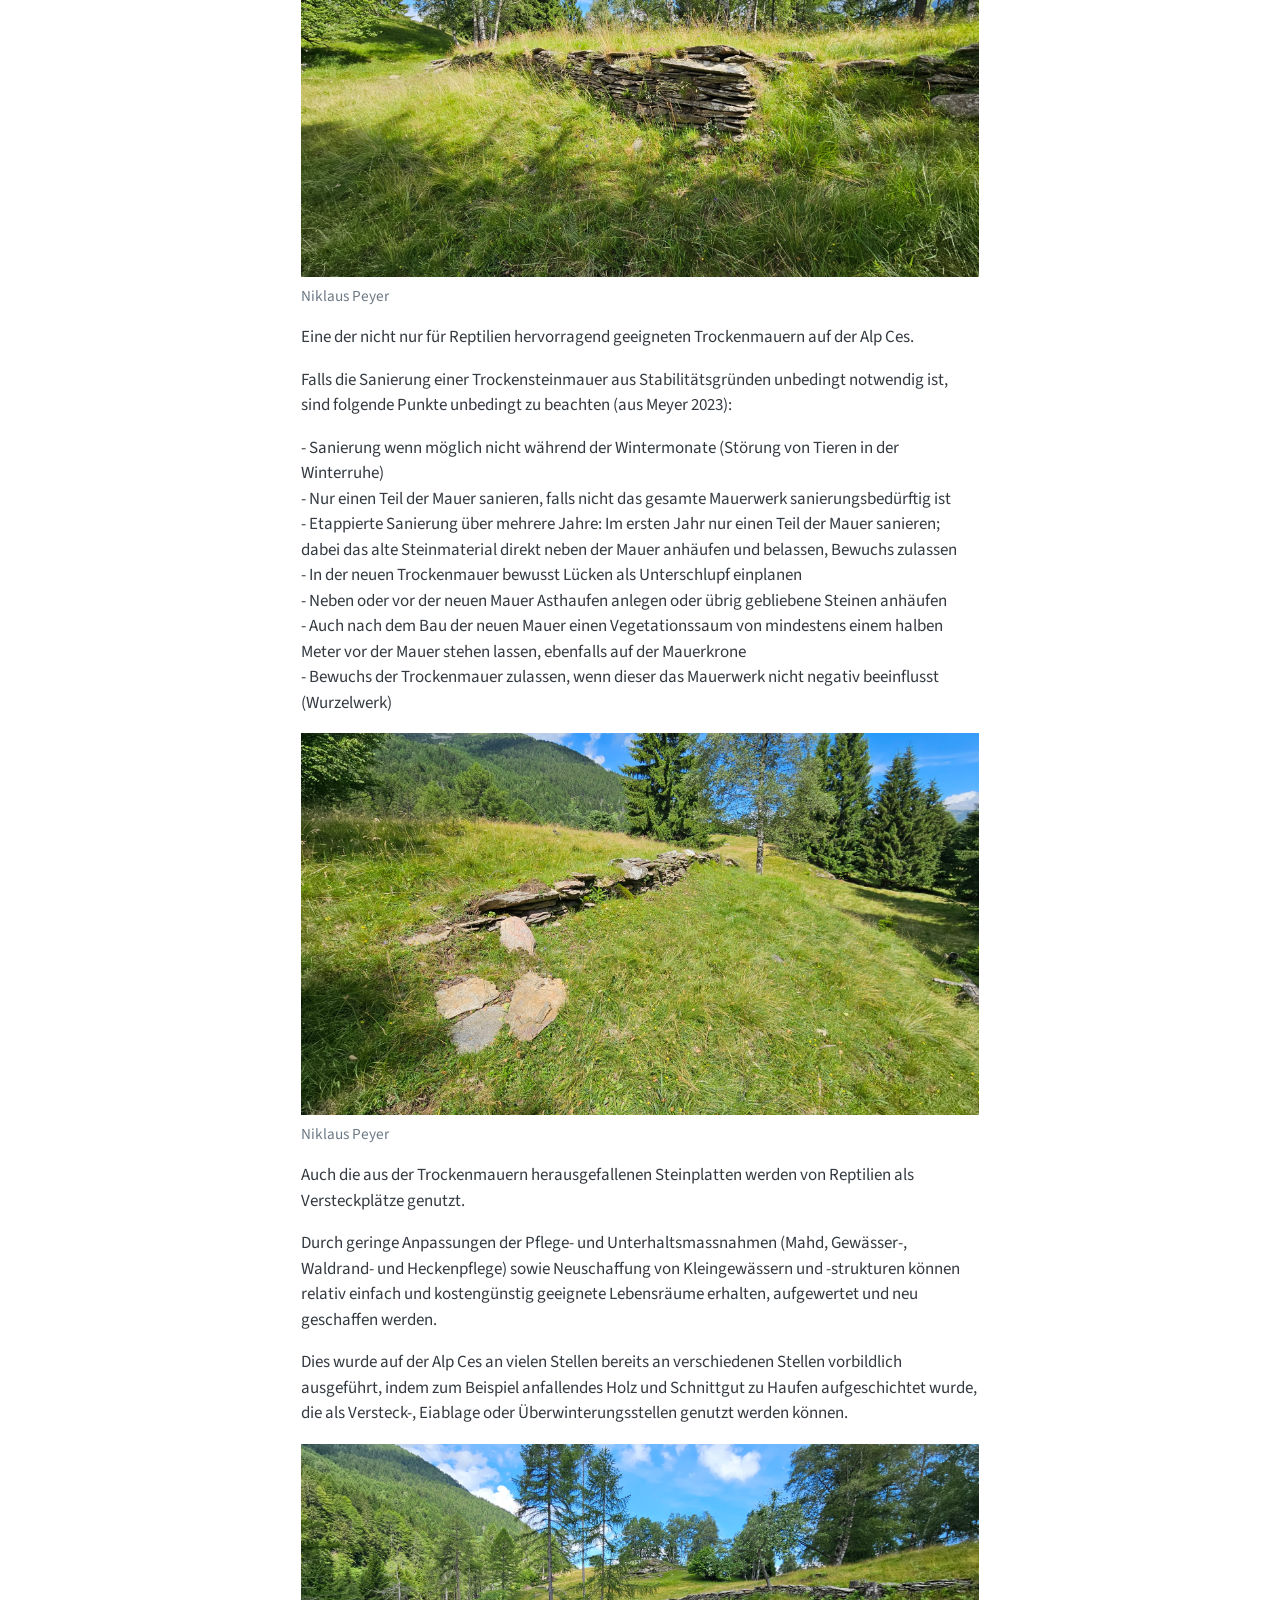
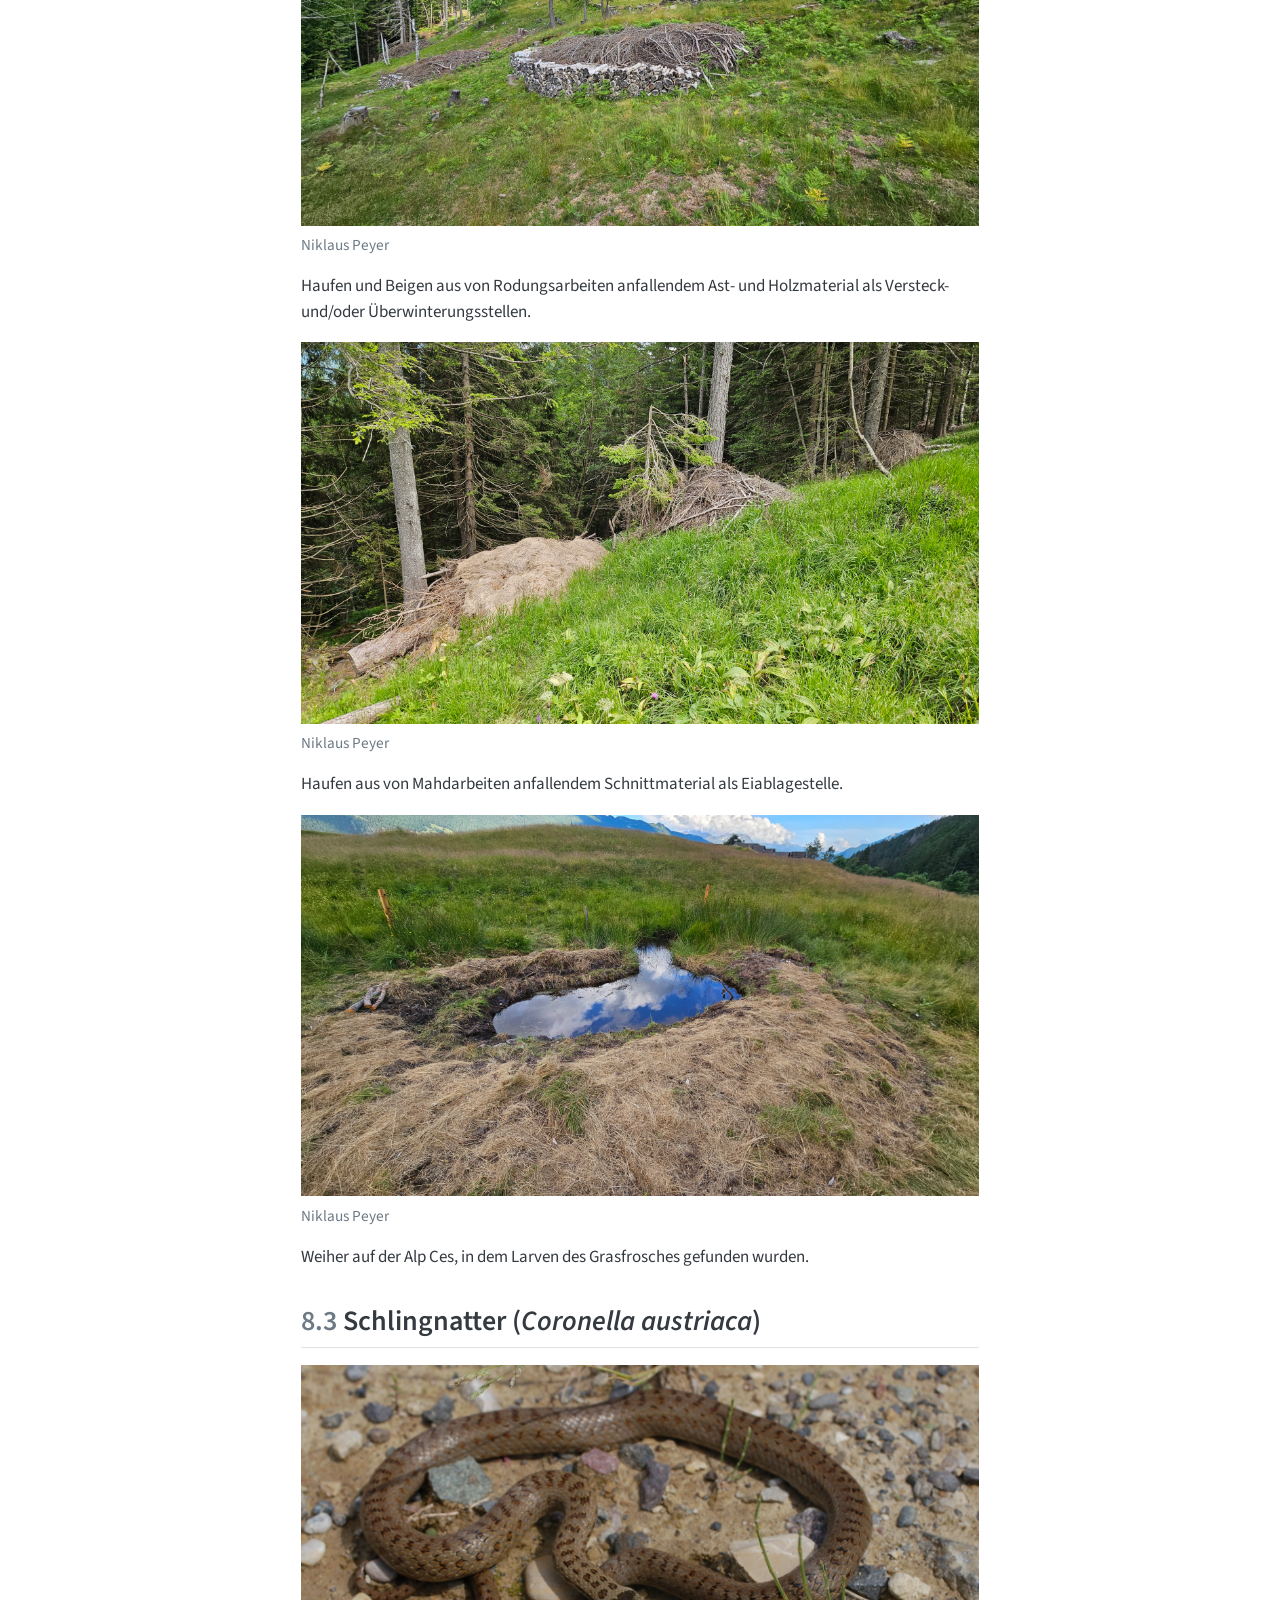
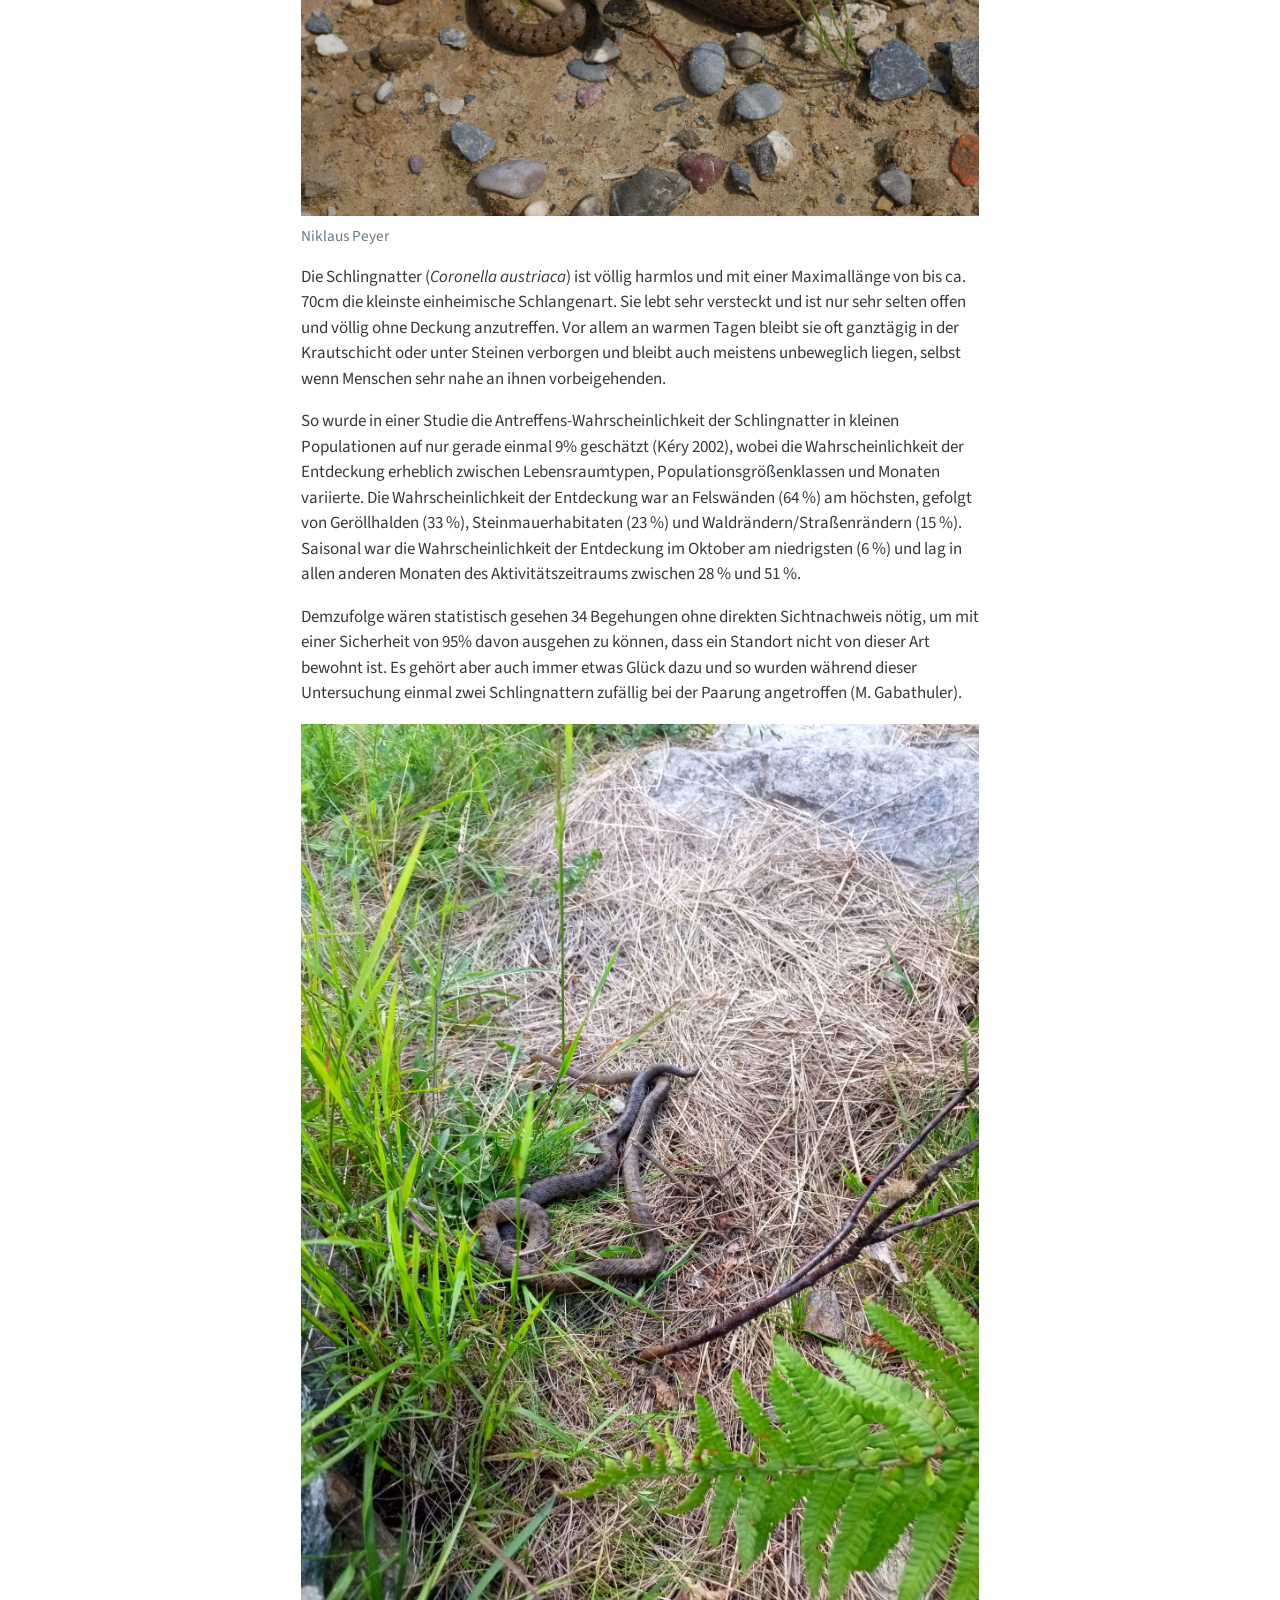
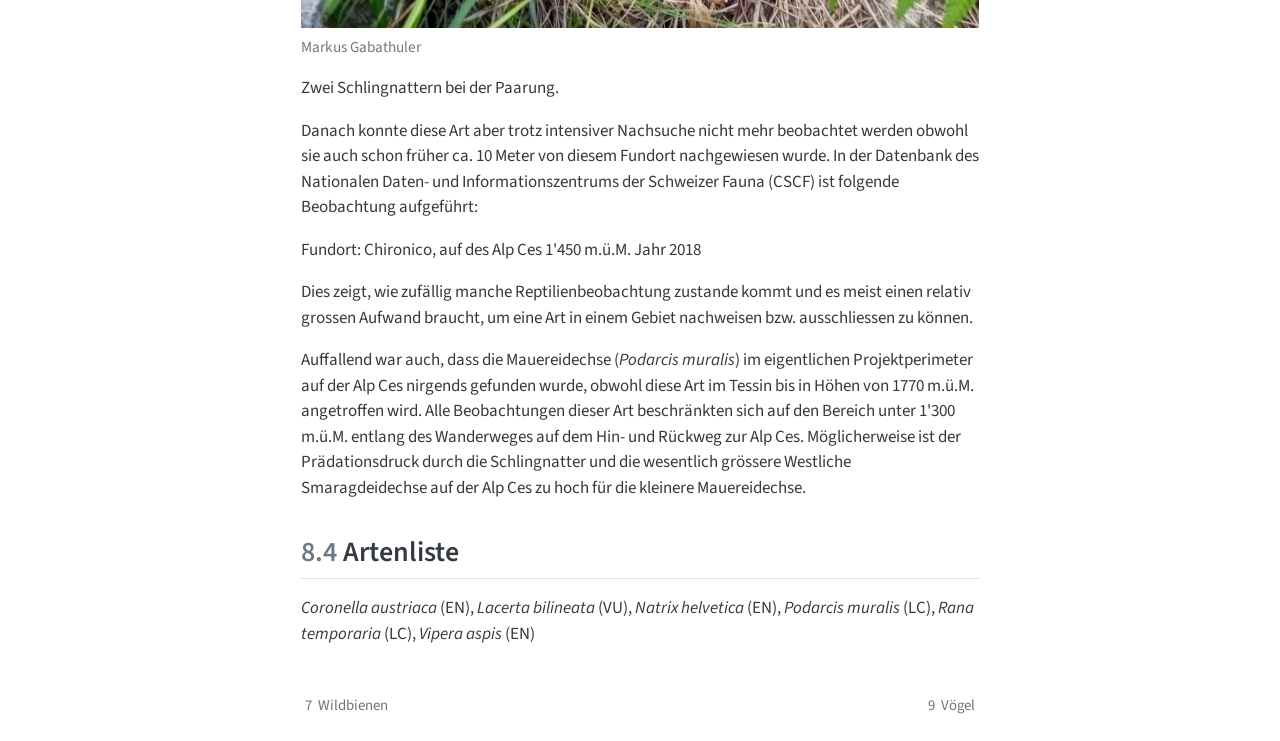
==== commit 0f8fc957: "Built site for gh-pages" ====
--- a/publikumsbericht/Amphibien_Reptilien.html
+++ b/publikumsbericht/Amphibien_Reptilien.html
@@ -2,7 +2,7 @@
 <html xmlns="http://www.w3.org/1999/xhtml" lang="de" xml:lang="de"><head>
 
 <meta charset="utf-8">
-<meta name="generator" content="quarto-1.7.13">
+<meta name="generator" content="quarto-1.7.32">
 
 <meta name="viewport" content="width=device-width, initial-scale=1.0, user-scalable=yes">
 
@@ -39,10 +39,10 @@
 <script src="../site_libs/quarto-html/tippy.umd.min.js"></script>
 <script src="../site_libs/quarto-html/anchor.min.js"></script>
 <link href="../site_libs/quarto-html/tippy.css" rel="stylesheet">
-<link href="../site_libs/quarto-html/quarto-syntax-highlighting-66ab7fd5e73b7f0a764e0d49b3e29ab1.css" rel="stylesheet" id="quarto-text-highlighting-styles">
+<link href="../site_libs/quarto-html/quarto-syntax-highlighting-37eea08aefeeee20ff55810ff984fec1.css" rel="stylesheet" id="quarto-text-highlighting-styles">
 <script src="../site_libs/bootstrap/bootstrap.min.js"></script>
 <link href="../site_libs/bootstrap/bootstrap-icons.css" rel="stylesheet">
-<link href="../site_libs/bootstrap/bootstrap-7930a387d1d9c5a851eba23757f768d8.min.css" rel="stylesheet" append-hash="true" id="quarto-bootstrap" data-mode="light">
+<link href="../site_libs/bootstrap/bootstrap-588300fd601889fecff0d10e1c95d034.min.css" rel="stylesheet" append-hash="true" id="quarto-bootstrap" data-mode="light">
 <script id="quarto-search-options" type="application/json">{
   "location": "sidebar",
   "copy-button": false,
@@ -75,7 +75,7 @@
 <link rel="stylesheet" href="../style.css">
 </head>
 
-<body class="nav-sidebar floating">
+<body class="nav-sidebar floating quarto-light">
 
 <div id="quarto-search-results"></div>
   <header id="quarto-header" class="headroom fixed-top">
@@ -194,6 +194,12 @@
  <span class="menu-text"><span class="chapter-number">12</span>&nbsp; <span class="chapter-title">Lebensräume und Waldentwicklung</span></span></a>
   </div>
 </li>
+        <li class="sidebar-item">
+  <div class="sidebar-item-container"> 
+  <a href="../publikumsbericht/impressum.html" class="sidebar-item-text sidebar-link">
+ <span class="menu-text"><span class="chapter-number">13</span>&nbsp; <span class="chapter-title">Impressum</span></span></a>
+  </div>
+</li>
     </ul>
     </div>
 </nav>
@@ -342,236 +348,242 @@
 
 </main> <!-- /main -->
 <script id="quarto-html-after-body" type="application/javascript">
-window.document.addEventListener("DOMContentLoaded", function (event) {
-  const toggleBodyColorMode = (bsSheetEl) => {
-    const mode = bsSheetEl.getAttribute("data-mode");
-    const bodyEl = window.document.querySelector("body");
-    if (mode === "dark") {
-      bodyEl.classList.add("quarto-dark");
-      bodyEl.classList.remove("quarto-light");
-    } else {
-      bodyEl.classList.add("quarto-light");
-      bodyEl.classList.remove("quarto-dark");
-    }
-  }
-  const toggleBodyColorPrimary = () => {
-    const bsSheetEl = window.document.querySelector("link#quarto-bootstrap");
-    if (bsSheetEl) {
-      toggleBodyColorMode(bsSheetEl);
-    }
-  }
-  toggleBodyColorPrimary();  
-  const icon = "";
-  const anchorJS = new window.AnchorJS();
-  anchorJS.options = {
-    placement: 'right',
-    icon: icon
-  };
-  anchorJS.add('.anchored');
-  const isCodeAnnotation = (el) => {
-    for (const clz of el.classList) {
-      if (clz.startsWith('code-annotation-')) {                     
-        return true;
-      }
-    }
-    return false;
-  }
-  const onCopySuccess = function(e) {
-    // button target
-    const button = e.trigger;
-    // don't keep focus
-    button.blur();
-    // flash "checked"
-    button.classList.add('code-copy-button-checked');
-    var currentTitle = button.getAttribute("title");
-    button.setAttribute("title", "Kopiert");
-    let tooltip;
-    if (window.bootstrap) {
-      button.setAttribute("data-bs-toggle", "tooltip");
-      button.setAttribute("data-bs-placement", "left");
-      button.setAttribute("data-bs-title", "Kopiert");
-      tooltip = new bootstrap.Tooltip(button, 
-        { trigger: "manual", 
-          customClass: "code-copy-button-tooltip",
-          offset: [0, -8]});
-      tooltip.show();    
-    }
-    setTimeout(function() {
-      if (tooltip) {
-        tooltip.hide();
-        button.removeAttribute("data-bs-title");
-        button.removeAttribute("data-bs-toggle");
-        button.removeAttribute("data-bs-placement");
-      }
-      button.setAttribute("title", currentTitle);
-      button.classList.remove('code-copy-button-checked');
-    }, 1000);
-    // clear code selection
-    e.clearSelection();
-  }
-  const getTextToCopy = function(trigger) {
-      const codeEl = trigger.previousElementSibling.cloneNode(true);
-      for (const childEl of codeEl.children) {
-        if (isCodeAnnotation(childEl)) {
-          childEl.remove();
-        }
-      }
-      return codeEl.innerText;
-  }
-  const clipboard = new window.ClipboardJS('.code-copy-button:not([data-in-quarto-modal])', {
-    text: getTextToCopy
-  });
-  clipboard.on('success', onCopySuccess);
-  if (window.document.getElementById('quarto-embedded-source-code-modal')) {
-    const clipboardModal = new window.ClipboardJS('.code-copy-button[data-in-quarto-modal]', {
-      text: getTextToCopy,
-      container: window.document.getElementById('quarto-embedded-source-code-modal')
+  window.document.addEventListener("DOMContentLoaded", function (event) {
+    const icon = "";
+    const anchorJS = new window.AnchorJS();
+    anchorJS.options = {
+      placement: 'right',
+      icon: icon
+    };
+    anchorJS.add('.anchored');
+    const isCodeAnnotation = (el) => {
+      for (const clz of el.classList) {
+        if (clz.startsWith('code-annotation-')) {                     
+          return true;
+        }
+      }
+      return false;
+    }
+    const onCopySuccess = function(e) {
+      // button target
+      const button = e.trigger;
+      // don't keep focus
+      button.blur();
+      // flash "checked"
+      button.classList.add('code-copy-button-checked');
+      var currentTitle = button.getAttribute("title");
+      button.setAttribute("title", "Kopiert");
+      let tooltip;
+      if (window.bootstrap) {
+        button.setAttribute("data-bs-toggle", "tooltip");
+        button.setAttribute("data-bs-placement", "left");
+        button.setAttribute("data-bs-title", "Kopiert");
+        tooltip = new bootstrap.Tooltip(button, 
+          { trigger: "manual", 
+            customClass: "code-copy-button-tooltip",
+            offset: [0, -8]});
+        tooltip.show();    
+      }
+      setTimeout(function() {
+        if (tooltip) {
+          tooltip.hide();
+          button.removeAttribute("data-bs-title");
+          button.removeAttribute("data-bs-toggle");
+          button.removeAttribute("data-bs-placement");
+        }
+        button.setAttribute("title", currentTitle);
+        button.classList.remove('code-copy-button-checked');
+      }, 1000);
+      // clear code selection
+      e.clearSelection();
+    }
+    const getTextToCopy = function(trigger) {
+        const codeEl = trigger.previousElementSibling.cloneNode(true);
+        for (const childEl of codeEl.children) {
+          if (isCodeAnnotation(childEl)) {
+            childEl.remove();
+          }
+        }
+        return codeEl.innerText;
+    }
+    const clipboard = new window.ClipboardJS('.code-copy-button:not([data-in-quarto-modal])', {
+      text: getTextToCopy
     });
-    clipboardModal.on('success', onCopySuccess);
-  }
-    var localhostRegex = new RegExp(/^(?:http|https):\/\/localhost\:?[0-9]*\//);
-    var mailtoRegex = new RegExp(/^mailto:/);
-      var filterRegex = new RegExp('/' + window.location.host + '/');
-    var isInternal = (href) => {
-        return filterRegex.test(href) || localhostRegex.test(href) || mailtoRegex.test(href);
-    }
-    // Inspect non-navigation links and adorn them if external
- 	var links = window.document.querySelectorAll('a[href]:not(.nav-link):not(.navbar-brand):not(.toc-action):not(.sidebar-link):not(.sidebar-item-toggle):not(.pagination-link):not(.no-external):not([aria-hidden]):not(.dropdown-item):not(.quarto-navigation-tool):not(.about-link)');
-    for (var i=0; i<links.length; i++) {
-      const link = links[i];
-      if (!isInternal(link.href)) {
-        // undo the damage that might have been done by quarto-nav.js in the case of
-        // links that we want to consider external
-        if (link.dataset.originalHref !== undefined) {
-          link.href = link.dataset.originalHref;
-        }
-      }
-    }
-  function tippyHover(el, contentFn, onTriggerFn, onUntriggerFn) {
-    const config = {
-      allowHTML: true,
-      maxWidth: 500,
-      delay: 100,
-      arrow: false,
-      appendTo: function(el) {
-          return el.parentElement;
-      },
-      interactive: true,
-      interactiveBorder: 10,
-      theme: 'quarto',
-      placement: 'bottom-start',
-    };
-    if (contentFn) {
-      config.content = contentFn;
-    }
-    if (onTriggerFn) {
-      config.onTrigger = onTriggerFn;
-    }
-    if (onUntriggerFn) {
-      config.onUntrigger = onUntriggerFn;
-    }
-    window.tippy(el, config); 
-  }
-  const noterefs = window.document.querySelectorAll('a[role="doc-noteref"]');
-  for (var i=0; i<noterefs.length; i++) {
-    const ref = noterefs[i];
-    tippyHover(ref, function() {
-      // use id or data attribute instead here
-      let href = ref.getAttribute('data-footnote-href') || ref.getAttribute('href');
-      try { href = new URL(href).hash; } catch {}
-      const id = href.replace(/^#\/?/, "");
-      const note = window.document.getElementById(id);
-      if (note) {
-        return note.innerHTML;
+    clipboard.on('success', onCopySuccess);
+    if (window.document.getElementById('quarto-embedded-source-code-modal')) {
+      const clipboardModal = new window.ClipboardJS('.code-copy-button[data-in-quarto-modal]', {
+        text: getTextToCopy,
+        container: window.document.getElementById('quarto-embedded-source-code-modal')
+      });
+      clipboardModal.on('success', onCopySuccess);
+    }
+      var localhostRegex = new RegExp(/^(?:http|https):\/\/localhost\:?[0-9]*\//);
+      var mailtoRegex = new RegExp(/^mailto:/);
+        var filterRegex = new RegExp('/' + window.location.host + '/');
+      var isInternal = (href) => {
+          return filterRegex.test(href) || localhostRegex.test(href) || mailtoRegex.test(href);
+      }
+      // Inspect non-navigation links and adorn them if external
+     var links = window.document.querySelectorAll('a[href]:not(.nav-link):not(.navbar-brand):not(.toc-action):not(.sidebar-link):not(.sidebar-item-toggle):not(.pagination-link):not(.no-external):not([aria-hidden]):not(.dropdown-item):not(.quarto-navigation-tool):not(.about-link)');
+      for (var i=0; i<links.length; i++) {
+        const link = links[i];
+        if (!isInternal(link.href)) {
+          // undo the damage that might have been done by quarto-nav.js in the case of
+          // links that we want to consider external
+          if (link.dataset.originalHref !== undefined) {
+            link.href = link.dataset.originalHref;
+          }
+        }
+      }
+    function tippyHover(el, contentFn, onTriggerFn, onUntriggerFn) {
+      const config = {
+        allowHTML: true,
+        maxWidth: 500,
+        delay: 100,
+        arrow: false,
+        appendTo: function(el) {
+            return el.parentElement;
+        },
+        interactive: true,
+        interactiveBorder: 10,
+        theme: 'quarto',
+        placement: 'bottom-start',
+      };
+      if (contentFn) {
+        config.content = contentFn;
+      }
+      if (onTriggerFn) {
+        config.onTrigger = onTriggerFn;
+      }
+      if (onUntriggerFn) {
+        config.onUntrigger = onUntriggerFn;
+      }
+      window.tippy(el, config); 
+    }
+    const noterefs = window.document.querySelectorAll('a[role="doc-noteref"]');
+    for (var i=0; i<noterefs.length; i++) {
+      const ref = noterefs[i];
+      tippyHover(ref, function() {
+        // use id or data attribute instead here
+        let href = ref.getAttribute('data-footnote-href') || ref.getAttribute('href');
+        try { href = new URL(href).hash; } catch {}
+        const id = href.replace(/^#\/?/, "");
+        const note = window.document.getElementById(id);
+        if (note) {
+          return note.innerHTML;
+        } else {
+          return "";
+        }
+      });
+    }
+    const xrefs = window.document.querySelectorAll('a.quarto-xref');
+    const processXRef = (id, note) => {
+      // Strip column container classes
+      const stripColumnClz = (el) => {
+        el.classList.remove("page-full", "page-columns");
+        if (el.children) {
+          for (const child of el.children) {
+            stripColumnClz(child);
+          }
+        }
+      }
+      stripColumnClz(note)
+      if (id === null || id.startsWith('sec-')) {
+        // Special case sections, only their first couple elements
+        const container = document.createElement("div");
+        if (note.children && note.children.length > 2) {
+          container.appendChild(note.children[0].cloneNode(true));
+          for (let i = 1; i < note.children.length; i++) {
+            const child = note.children[i];
+            if (child.tagName === "P" && child.innerText === "") {
+              continue;
+            } else {
+              container.appendChild(child.cloneNode(true));
+              break;
+            }
+          }
+          if (window.Quarto?.typesetMath) {
+            window.Quarto.typesetMath(container);
+          }
+          return container.innerHTML
+        } else {
+          if (window.Quarto?.typesetMath) {
+            window.Quarto.typesetMath(note);
+          }
+          return note.innerHTML;
+        }
       } else {
-        return "";
-      }
-    });
-  }
-  const xrefs = window.document.querySelectorAll('a.quarto-xref');
-  const processXRef = (id, note) => {
-    // Strip column container classes
-    const stripColumnClz = (el) => {
-      el.classList.remove("page-full", "page-columns");
-      if (el.children) {
-        for (const child of el.children) {
-          stripColumnClz(child);
-        }
-      }
-    }
-    stripColumnClz(note)
-    if (id === null || id.startsWith('sec-')) {
-      // Special case sections, only their first couple elements
-      const container = document.createElement("div");
-      if (note.children && note.children.length > 2) {
-        container.appendChild(note.children[0].cloneNode(true));
-        for (let i = 1; i < note.children.length; i++) {
-          const child = note.children[i];
-          if (child.tagName === "P" && child.innerText === "") {
-            continue;
-          } else {
-            container.appendChild(child.cloneNode(true));
-            break;
-          }
-        }
-        if (window.Quarto?.typesetMath) {
-          window.Quarto.typesetMath(container);
-        }
-        return container.innerHTML
-      } else {
+        // Remove any anchor links if they are present
+        const anchorLink = note.querySelector('a.anchorjs-link');
+        if (anchorLink) {
+          anchorLink.remove();
+        }
         if (window.Quarto?.typesetMath) {
           window.Quarto.typesetMath(note);
         }
-        return note.innerHTML;
-      }
-    } else {
-      // Remove any anchor links if they are present
-      const anchorLink = note.querySelector('a.anchorjs-link');
-      if (anchorLink) {
-        anchorLink.remove();
-      }
-      if (window.Quarto?.typesetMath) {
-        window.Quarto.typesetMath(note);
-      }
-      if (note.classList.contains("callout")) {
-        return note.outerHTML;
-      } else {
-        return note.innerHTML;
-      }
-    }
-  }
-  for (var i=0; i<xrefs.length; i++) {
-    const xref = xrefs[i];
-    tippyHover(xref, undefined, function(instance) {
-      instance.disable();
-      let url = xref.getAttribute('href');
-      let hash = undefined; 
-      if (url.startsWith('#')) {
-        hash = url;
-      } else {
-        try { hash = new URL(url).hash; } catch {}
-      }
-      if (hash) {
-        const id = hash.replace(/^#\/?/, "");
-        const note = window.document.getElementById(id);
-        if (note !== null) {
-          try {
-            const html = processXRef(id, note.cloneNode(true));
-            instance.setContent(html);
-          } finally {
-            instance.enable();
-            instance.show();
-          }
+        if (note.classList.contains("callout")) {
+          return note.outerHTML;
         } else {
-          // See if we can fetch this
-          fetch(url.split('#')[0])
+          return note.innerHTML;
+        }
+      }
+    }
+    for (var i=0; i<xrefs.length; i++) {
+      const xref = xrefs[i];
+      tippyHover(xref, undefined, function(instance) {
+        instance.disable();
+        let url = xref.getAttribute('href');
+        let hash = undefined; 
+        if (url.startsWith('#')) {
+          hash = url;
+        } else {
+          try { hash = new URL(url).hash; } catch {}
+        }
+        if (hash) {
+          const id = hash.replace(/^#\/?/, "");
+          const note = window.document.getElementById(id);
+          if (note !== null) {
+            try {
+              const html = processXRef(id, note.cloneNode(true));
+              instance.setContent(html);
+            } finally {
+              instance.enable();
+              instance.show();
+            }
+          } else {
+            // See if we can fetch this
+            fetch(url.split('#')[0])
+            .then(res => res.text())
+            .then(html => {
+              const parser = new DOMParser();
+              const htmlDoc = parser.parseFromString(html, "text/html");
+              const note = htmlDoc.getElementById(id);
+              if (note !== null) {
+                const html = processXRef(id, note);
+                instance.setContent(html);
+              } 
+            }).finally(() => {
+              instance.enable();
+              instance.show();
+            });
+          }
+        } else {
+          // See if we can fetch a full url (with no hash to target)
+          // This is a special case and we should probably do some content thinning / targeting
+          fetch(url)
           .then(res => res.text())
           .then(html => {
             const parser = new DOMParser();
             const htmlDoc = parser.parseFromString(html, "text/html");
-            const note = htmlDoc.getElementById(id);
+            const note = htmlDoc.querySelector('main.content');
             if (note !== null) {
-              const html = processXRef(id, note);
+              // This should only happen for chapter cross references
+              // (since there is no id in the URL)
+              // remove the first header
+              if (note.children.length > 0 && note.children[0].tagName === "HEADER") {
+                note.children[0].remove();
+              }
+              const html = processXRef(null, note);
               instance.setContent(html);
             } 
           }).finally(() => {
@@ -579,185 +591,161 @@
             instance.show();
           });
         }
+      }, function(instance) {
+      });
+    }
+        let selectedAnnoteEl;
+        const selectorForAnnotation = ( cell, annotation) => {
+          let cellAttr = 'data-code-cell="' + cell + '"';
+          let lineAttr = 'data-code-annotation="' +  annotation + '"';
+          const selector = 'span[' + cellAttr + '][' + lineAttr + ']';
+          return selector;
+        }
+        const selectCodeLines = (annoteEl) => {
+          const doc = window.document;
+          const targetCell = annoteEl.getAttribute("data-target-cell");
+          const targetAnnotation = annoteEl.getAttribute("data-target-annotation");
+          const annoteSpan = window.document.querySelector(selectorForAnnotation(targetCell, targetAnnotation));
+          const lines = annoteSpan.getAttribute("data-code-lines").split(",");
+          const lineIds = lines.map((line) => {
+            return targetCell + "-" + line;
+          })
+          let top = null;
+          let height = null;
+          let parent = null;
+          if (lineIds.length > 0) {
+              //compute the position of the single el (top and bottom and make a div)
+              const el = window.document.getElementById(lineIds[0]);
+              top = el.offsetTop;
+              height = el.offsetHeight;
+              parent = el.parentElement.parentElement;
+            if (lineIds.length > 1) {
+              const lastEl = window.document.getElementById(lineIds[lineIds.length - 1]);
+              const bottom = lastEl.offsetTop + lastEl.offsetHeight;
+              height = bottom - top;
+            }
+            if (top !== null && height !== null && parent !== null) {
+              // cook up a div (if necessary) and position it 
+              let div = window.document.getElementById("code-annotation-line-highlight");
+              if (div === null) {
+                div = window.document.createElement("div");
+                div.setAttribute("id", "code-annotation-line-highlight");
+                div.style.position = 'absolute';
+                parent.appendChild(div);
+              }
+              div.style.top = top - 2 + "px";
+              div.style.height = height + 4 + "px";
+              div.style.left = 0;
+              let gutterDiv = window.document.getElementById("code-annotation-line-highlight-gutter");
+              if (gutterDiv === null) {
+                gutterDiv = window.document.createElement("div");
+                gutterDiv.setAttribute("id", "code-annotation-line-highlight-gutter");
+                gutterDiv.style.position = 'absolute';
+                const codeCell = window.document.getElementById(targetCell);
+                const gutter = codeCell.querySelector('.code-annotation-gutter');
+                gutter.appendChild(gutterDiv);
+              }
+              gutterDiv.style.top = top - 2 + "px";
+              gutterDiv.style.height = height + 4 + "px";
+            }
+            selectedAnnoteEl = annoteEl;
+          }
+        };
+        const unselectCodeLines = () => {
+          const elementsIds = ["code-annotation-line-highlight", "code-annotation-line-highlight-gutter"];
+          elementsIds.forEach((elId) => {
+            const div = window.document.getElementById(elId);
+            if (div) {
+              div.remove();
+            }
+          });
+          selectedAnnoteEl = undefined;
+        };
+          // Handle positioning of the toggle
+      window.addEventListener(
+        "resize",
+        throttle(() => {
+          elRect = undefined;
+          if (selectedAnnoteEl) {
+            selectCodeLines(selectedAnnoteEl);
+          }
+        }, 10)
+      );
+      function throttle(fn, ms) {
+      let throttle = false;
+      let timer;
+        return (...args) => {
+          if(!throttle) { // first call gets through
+              fn.apply(this, args);
+              throttle = true;
+          } else { // all the others get throttled
+              if(timer) clearTimeout(timer); // cancel #2
+              timer = setTimeout(() => {
+                fn.apply(this, args);
+                timer = throttle = false;
+              }, ms);
+          }
+        };
+      }
+        // Attach click handler to the DT
+        const annoteDls = window.document.querySelectorAll('dt[data-target-cell]');
+        for (const annoteDlNode of annoteDls) {
+          annoteDlNode.addEventListener('click', (event) => {
+            const clickedEl = event.target;
+            if (clickedEl !== selectedAnnoteEl) {
+              unselectCodeLines();
+              const activeEl = window.document.querySelector('dt[data-target-cell].code-annotation-active');
+              if (activeEl) {
+                activeEl.classList.remove('code-annotation-active');
+              }
+              selectCodeLines(clickedEl);
+              clickedEl.classList.add('code-annotation-active');
+            } else {
+              // Unselect the line
+              unselectCodeLines();
+              clickedEl.classList.remove('code-annotation-active');
+            }
+          });
+        }
+    const findCites = (el) => {
+      const parentEl = el.parentElement;
+      if (parentEl) {
+        const cites = parentEl.dataset.cites;
+        if (cites) {
+          return {
+            el,
+            cites: cites.split(' ')
+          };
+        } else {
+          return findCites(el.parentElement)
+        }
       } else {
-        // See if we can fetch a full url (with no hash to target)
-        // This is a special case and we should probably do some content thinning / targeting
-        fetch(url)
-        .then(res => res.text())
-        .then(html => {
-          const parser = new DOMParser();
-          const htmlDoc = parser.parseFromString(html, "text/html");
-          const note = htmlDoc.querySelector('main.content');
-          if (note !== null) {
-            // This should only happen for chapter cross references
-            // (since there is no id in the URL)
-            // remove the first header
-            if (note.children.length > 0 && note.children[0].tagName === "HEADER") {
-              note.children[0].remove();
+        return undefined;
+      }
+    };
+    var bibliorefs = window.document.querySelectorAll('a[role="doc-biblioref"]');
+    for (var i=0; i<bibliorefs.length; i++) {
+      const ref = bibliorefs[i];
+      const citeInfo = findCites(ref);
+      if (citeInfo) {
+        tippyHover(citeInfo.el, function() {
+          var popup = window.document.createElement('div');
+          citeInfo.cites.forEach(function(cite) {
+            var citeDiv = window.document.createElement('div');
+            citeDiv.classList.add('hanging-indent');
+            citeDiv.classList.add('csl-entry');
+            var biblioDiv = window.document.getElementById('ref-' + cite);
+            if (biblioDiv) {
+              citeDiv.innerHTML = biblioDiv.innerHTML;
             }
-            const html = processXRef(null, note);
-            instance.setContent(html);
-          } 
-        }).finally(() => {
-          instance.enable();
-          instance.show();
+            popup.appendChild(citeDiv);
+          });
+          return popup.innerHTML;
         });
       }
-    }, function(instance) {
-    });
-  }
-      let selectedAnnoteEl;
-      const selectorForAnnotation = ( cell, annotation) => {
-        let cellAttr = 'data-code-cell="' + cell + '"';
-        let lineAttr = 'data-code-annotation="' +  annotation + '"';
-        const selector = 'span[' + cellAttr + '][' + lineAttr + ']';
-        return selector;
-      }
-      const selectCodeLines = (annoteEl) => {
-        const doc = window.document;
-        const targetCell = annoteEl.getAttribute("data-target-cell");
-        const targetAnnotation = annoteEl.getAttribute("data-target-annotation");
-        const annoteSpan = window.document.querySelector(selectorForAnnotation(targetCell, targetAnnotation));
-        const lines = annoteSpan.getAttribute("data-code-lines").split(",");
-        const lineIds = lines.map((line) => {
-          return targetCell + "-" + line;
-        })
-        let top = null;
-        let height = null;
-        let parent = null;
-        if (lineIds.length > 0) {
-            //compute the position of the single el (top and bottom and make a div)
-            const el = window.document.getElementById(lineIds[0]);
-            top = el.offsetTop;
-            height = el.offsetHeight;
-            parent = el.parentElement.parentElement;
-          if (lineIds.length > 1) {
-            const lastEl = window.document.getElementById(lineIds[lineIds.length - 1]);
-            const bottom = lastEl.offsetTop + lastEl.offsetHeight;
-            height = bottom - top;
-          }
-          if (top !== null && height !== null && parent !== null) {
-            // cook up a div (if necessary) and position it 
-            let div = window.document.getElementById("code-annotation-line-highlight");
-            if (div === null) {
-              div = window.document.createElement("div");
-              div.setAttribute("id", "code-annotation-line-highlight");
-              div.style.position = 'absolute';
-              parent.appendChild(div);
-            }
-            div.style.top = top - 2 + "px";
-            div.style.height = height + 4 + "px";
-            div.style.left = 0;
-            let gutterDiv = window.document.getElementById("code-annotation-line-highlight-gutter");
-            if (gutterDiv === null) {
-              gutterDiv = window.document.createElement("div");
-              gutterDiv.setAttribute("id", "code-annotation-line-highlight-gutter");
-              gutterDiv.style.position = 'absolute';
-              const codeCell = window.document.getElementById(targetCell);
-              const gutter = codeCell.querySelector('.code-annotation-gutter');
-              gutter.appendChild(gutterDiv);
-            }
-            gutterDiv.style.top = top - 2 + "px";
-            gutterDiv.style.height = height + 4 + "px";
-          }
-          selectedAnnoteEl = annoteEl;
-        }
-      };
-      const unselectCodeLines = () => {
-        const elementsIds = ["code-annotation-line-highlight", "code-annotation-line-highlight-gutter"];
-        elementsIds.forEach((elId) => {
-          const div = window.document.getElementById(elId);
-          if (div) {
-            div.remove();
-          }
-        });
-        selectedAnnoteEl = undefined;
-      };
-        // Handle positioning of the toggle
-    window.addEventListener(
-      "resize",
-      throttle(() => {
-        elRect = undefined;
-        if (selectedAnnoteEl) {
-          selectCodeLines(selectedAnnoteEl);
-        }
-      }, 10)
-    );
-    function throttle(fn, ms) {
-    let throttle = false;
-    let timer;
-      return (...args) => {
-        if(!throttle) { // first call gets through
-            fn.apply(this, args);
-            throttle = true;
-        } else { // all the others get throttled
-            if(timer) clearTimeout(timer); // cancel #2
-            timer = setTimeout(() => {
-              fn.apply(this, args);
-              timer = throttle = false;
-            }, ms);
-        }
-      };
-    }
-      // Attach click handler to the DT
-      const annoteDls = window.document.querySelectorAll('dt[data-target-cell]');
-      for (const annoteDlNode of annoteDls) {
-        annoteDlNode.addEventListener('click', (event) => {
-          const clickedEl = event.target;
-          if (clickedEl !== selectedAnnoteEl) {
-            unselectCodeLines();
-            const activeEl = window.document.querySelector('dt[data-target-cell].code-annotation-active');
-            if (activeEl) {
-              activeEl.classList.remove('code-annotation-active');
-            }
-            selectCodeLines(clickedEl);
-            clickedEl.classList.add('code-annotation-active');
-          } else {
-            // Unselect the line
-            unselectCodeLines();
-            clickedEl.classList.remove('code-annotation-active');
-          }
-        });
-      }
-  const findCites = (el) => {
-    const parentEl = el.parentElement;
-    if (parentEl) {
-      const cites = parentEl.dataset.cites;
-      if (cites) {
-        return {
-          el,
-          cites: cites.split(' ')
-        };
-      } else {
-        return findCites(el.parentElement)
-      }
-    } else {
-      return undefined;
-    }
-  };
-  var bibliorefs = window.document.querySelectorAll('a[role="doc-biblioref"]');
-  for (var i=0; i<bibliorefs.length; i++) {
-    const ref = bibliorefs[i];
-    const citeInfo = findCites(ref);
-    if (citeInfo) {
-      tippyHover(citeInfo.el, function() {
-        var popup = window.document.createElement('div');
-        citeInfo.cites.forEach(function(cite) {
-          var citeDiv = window.document.createElement('div');
-          citeDiv.classList.add('hanging-indent');
-          citeDiv.classList.add('csl-entry');
-          var biblioDiv = window.document.getElementById('ref-' + cite);
-          if (biblioDiv) {
-            citeDiv.innerHTML = biblioDiv.innerHTML;
-          }
-          popup.appendChild(citeDiv);
-        });
-        return popup.innerHTML;
-      });
-    }
-  }
-});
-</script>
+    }
+  });
+  </script>
 <nav class="page-navigation">
   <div class="nav-page nav-page-previous">
       <a href="../publikumsbericht/Wildbienen.html" class="pagination-link" aria-label="Wildbienen">
--- a/site_libs/quarto-html/quarto-syntax-highlighting-37eea08aefeeee20ff55810ff984fec1.css
+++ b/site_libs/quarto-html/quarto-syntax-highlighting-37eea08aefeeee20ff55810ff984fec1.css
@@ -0,0 +1,236 @@
+/* quarto syntax highlight colors */
+:root {
+  --quarto-hl-ot-color: #003B4F;
+  --quarto-hl-at-color: #657422;
+  --quarto-hl-ss-color: #20794D;
+  --quarto-hl-an-color: #5E5E5E;
+  --quarto-hl-fu-color: #4758AB;
+  --quarto-hl-st-color: #20794D;
+  --quarto-hl-cf-color: #003B4F;
+  --quarto-hl-op-color: #5E5E5E;
+  --quarto-hl-er-color: #AD0000;
+  --quarto-hl-bn-color: #AD0000;
+  --quarto-hl-al-color: #AD0000;
+  --quarto-hl-va-color: #111111;
+  --quarto-hl-bu-color: inherit;
+  --quarto-hl-ex-color: inherit;
+  --quarto-hl-pp-color: #AD0000;
+  --quarto-hl-in-color: #5E5E5E;
+  --quarto-hl-vs-color: #20794D;
+  --quarto-hl-wa-color: #5E5E5E;
+  --quarto-hl-do-color: #5E5E5E;
+  --quarto-hl-im-color: #00769E;
+  --quarto-hl-ch-color: #20794D;
+  --quarto-hl-dt-color: #AD0000;
+  --quarto-hl-fl-color: #AD0000;
+  --quarto-hl-co-color: #5E5E5E;
+  --quarto-hl-cv-color: #5E5E5E;
+  --quarto-hl-cn-color: #8f5902;
+  --quarto-hl-sc-color: #5E5E5E;
+  --quarto-hl-dv-color: #AD0000;
+  --quarto-hl-kw-color: #003B4F;
+}
+
+/* other quarto variables */
+:root {
+  --quarto-font-monospace: SFMono-Regular, Menlo, Monaco, Consolas, "Liberation Mono", "Courier New", monospace;
+}
+
+/* syntax highlight based on Pandoc's rules */
+pre > code.sourceCode > span {
+  color: #003B4F;
+}
+
+code.sourceCode > span {
+  color: #003B4F;
+}
+
+div.sourceCode,
+div.sourceCode pre.sourceCode {
+  color: #003B4F;
+}
+
+/* Normal */
+code span {
+  color: #003B4F;
+}
+
+/* Alert */
+code span.al {
+  color: #AD0000;
+  font-style: inherit;
+}
+
+/* Annotation */
+code span.an {
+  color: #5E5E5E;
+  font-style: inherit;
+}
+
+/* Attribute */
+code span.at {
+  color: #657422;
+  font-style: inherit;
+}
+
+/* BaseN */
+code span.bn {
+  color: #AD0000;
+  font-style: inherit;
+}
+
+/* BuiltIn */
+code span.bu {
+  font-style: inherit;
+}
+
+/* ControlFlow */
+code span.cf {
+  color: #003B4F;
+  font-weight: bold;
+  font-style: inherit;
+}
+
+/* Char */
+code span.ch {
+  color: #20794D;
+  font-style: inherit;
+}
+
+/* Constant */
+code span.cn {
+  color: #8f5902;
+  font-style: inherit;
+}
+
+/* Comment */
+code span.co {
+  color: #5E5E5E;
+  font-style: inherit;
+}
+
+/* CommentVar */
+code span.cv {
+  color: #5E5E5E;
+  font-style: italic;
+}
+
+/* Documentation */
+code span.do {
+  color: #5E5E5E;
+  font-style: italic;
+}
+
+/* DataType */
+code span.dt {
+  color: #AD0000;
+  font-style: inherit;
+}
+
+/* DecVal */
+code span.dv {
+  color: #AD0000;
+  font-style: inherit;
+}
+
+/* Error */
+code span.er {
+  color: #AD0000;
+  font-style: inherit;
+}
+
+/* Extension */
+code span.ex {
+  font-style: inherit;
+}
+
+/* Float */
+code span.fl {
+  color: #AD0000;
+  font-style: inherit;
+}
+
+/* Function */
+code span.fu {
+  color: #4758AB;
+  font-style: inherit;
+}
+
+/* Import */
+code span.im {
+  color: #00769E;
+  font-style: inherit;
+}
+
+/* Information */
+code span.in {
+  color: #5E5E5E;
+  font-style: inherit;
+}
+
+/* Keyword */
+code span.kw {
+  color: #003B4F;
+  font-weight: bold;
+  font-style: inherit;
+}
+
+/* Operator */
+code span.op {
+  color: #5E5E5E;
+  font-style: inherit;
+}
+
+/* Other */
+code span.ot {
+  color: #003B4F;
+  font-style: inherit;
+}
+
+/* Preprocessor */
+code span.pp {
+  color: #AD0000;
+  font-style: inherit;
+}
+
+/* SpecialChar */
+code span.sc {
+  color: #5E5E5E;
+  font-style: inherit;
+}
+
+/* SpecialString */
+code span.ss {
+  color: #20794D;
+  font-style: inherit;
+}
+
+/* String */
+code span.st {
+  color: #20794D;
+  font-style: inherit;
+}
+
+/* Variable */
+code span.va {
+  color: #111111;
+  font-style: inherit;
+}
+
+/* VerbatimString */
+code span.vs {
+  color: #20794D;
+  font-style: inherit;
+}
+
+/* Warning */
+code span.wa {
+  color: #5E5E5E;
+  font-style: italic;
+}
+
+.prevent-inlining {
+  content: "</";
+}
+
+/*# sourceMappingURL=27d3d809615f7771493d095567f04340.css.map */
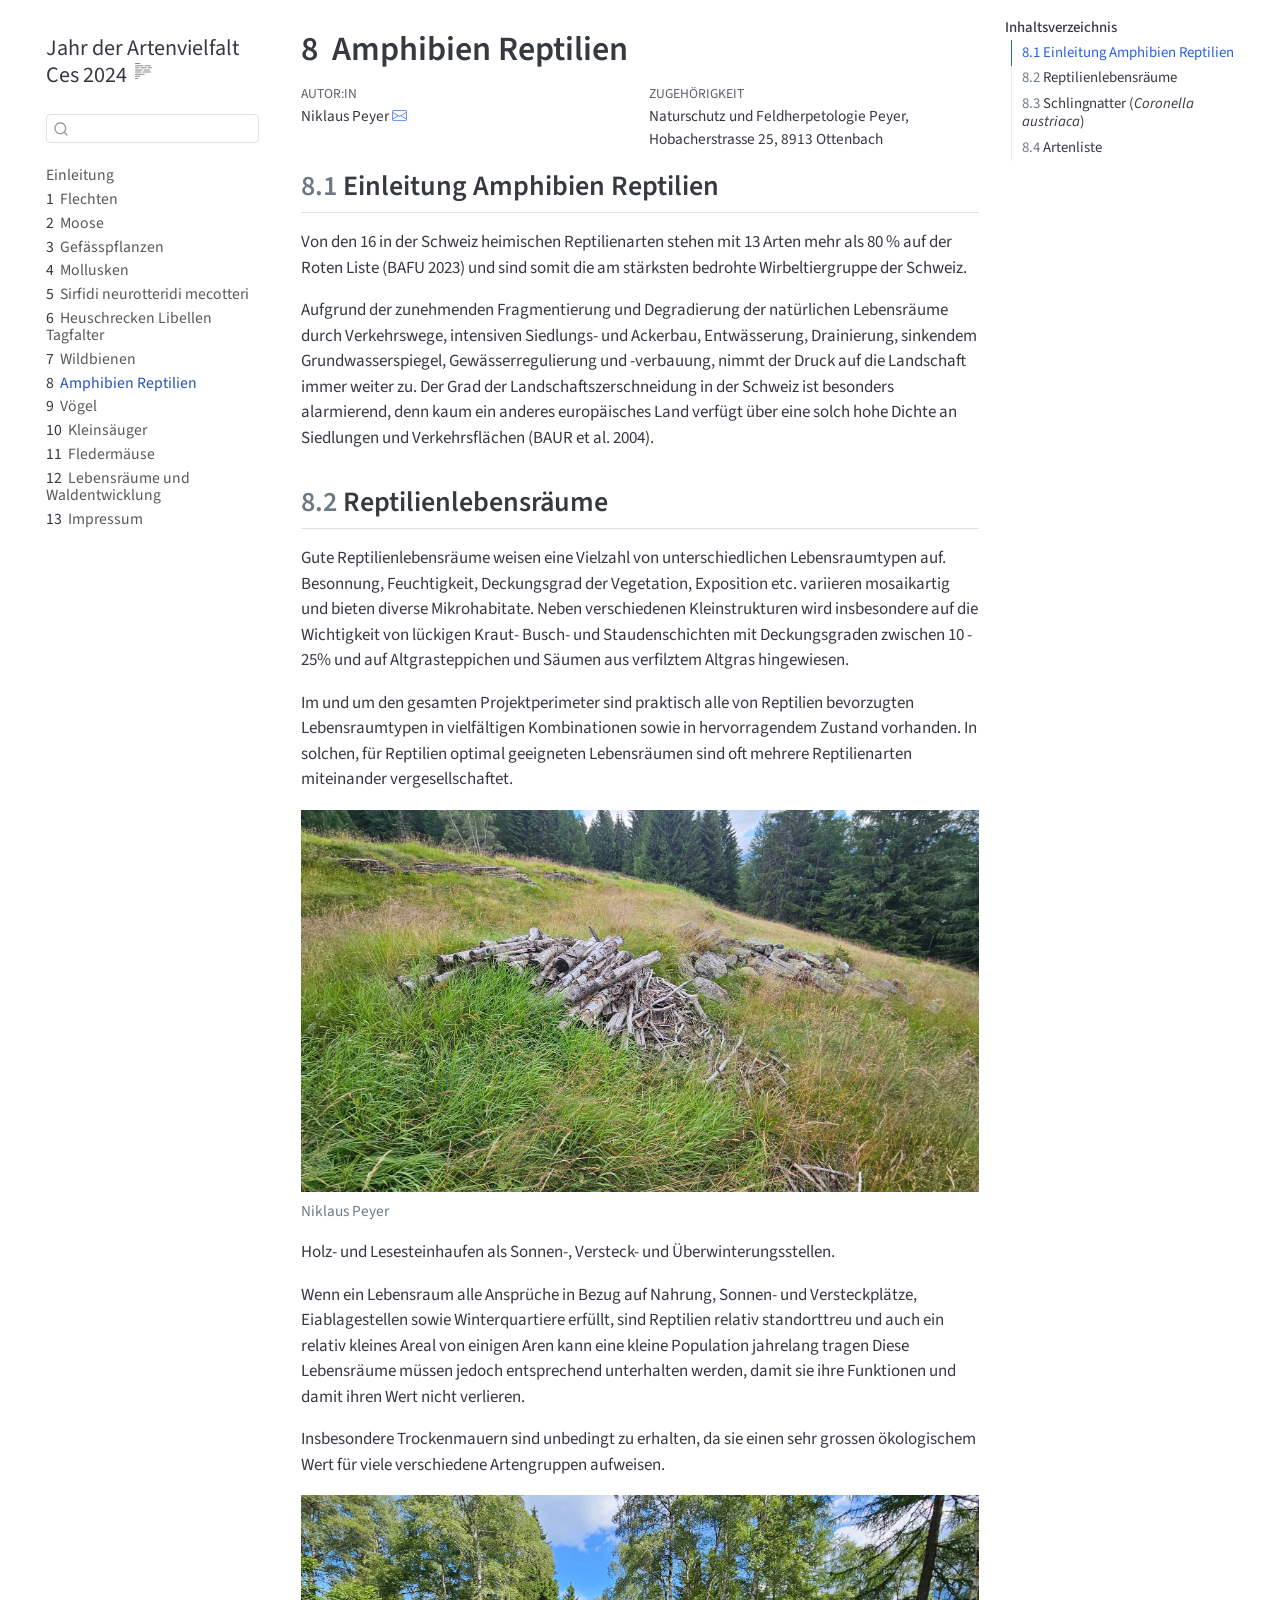
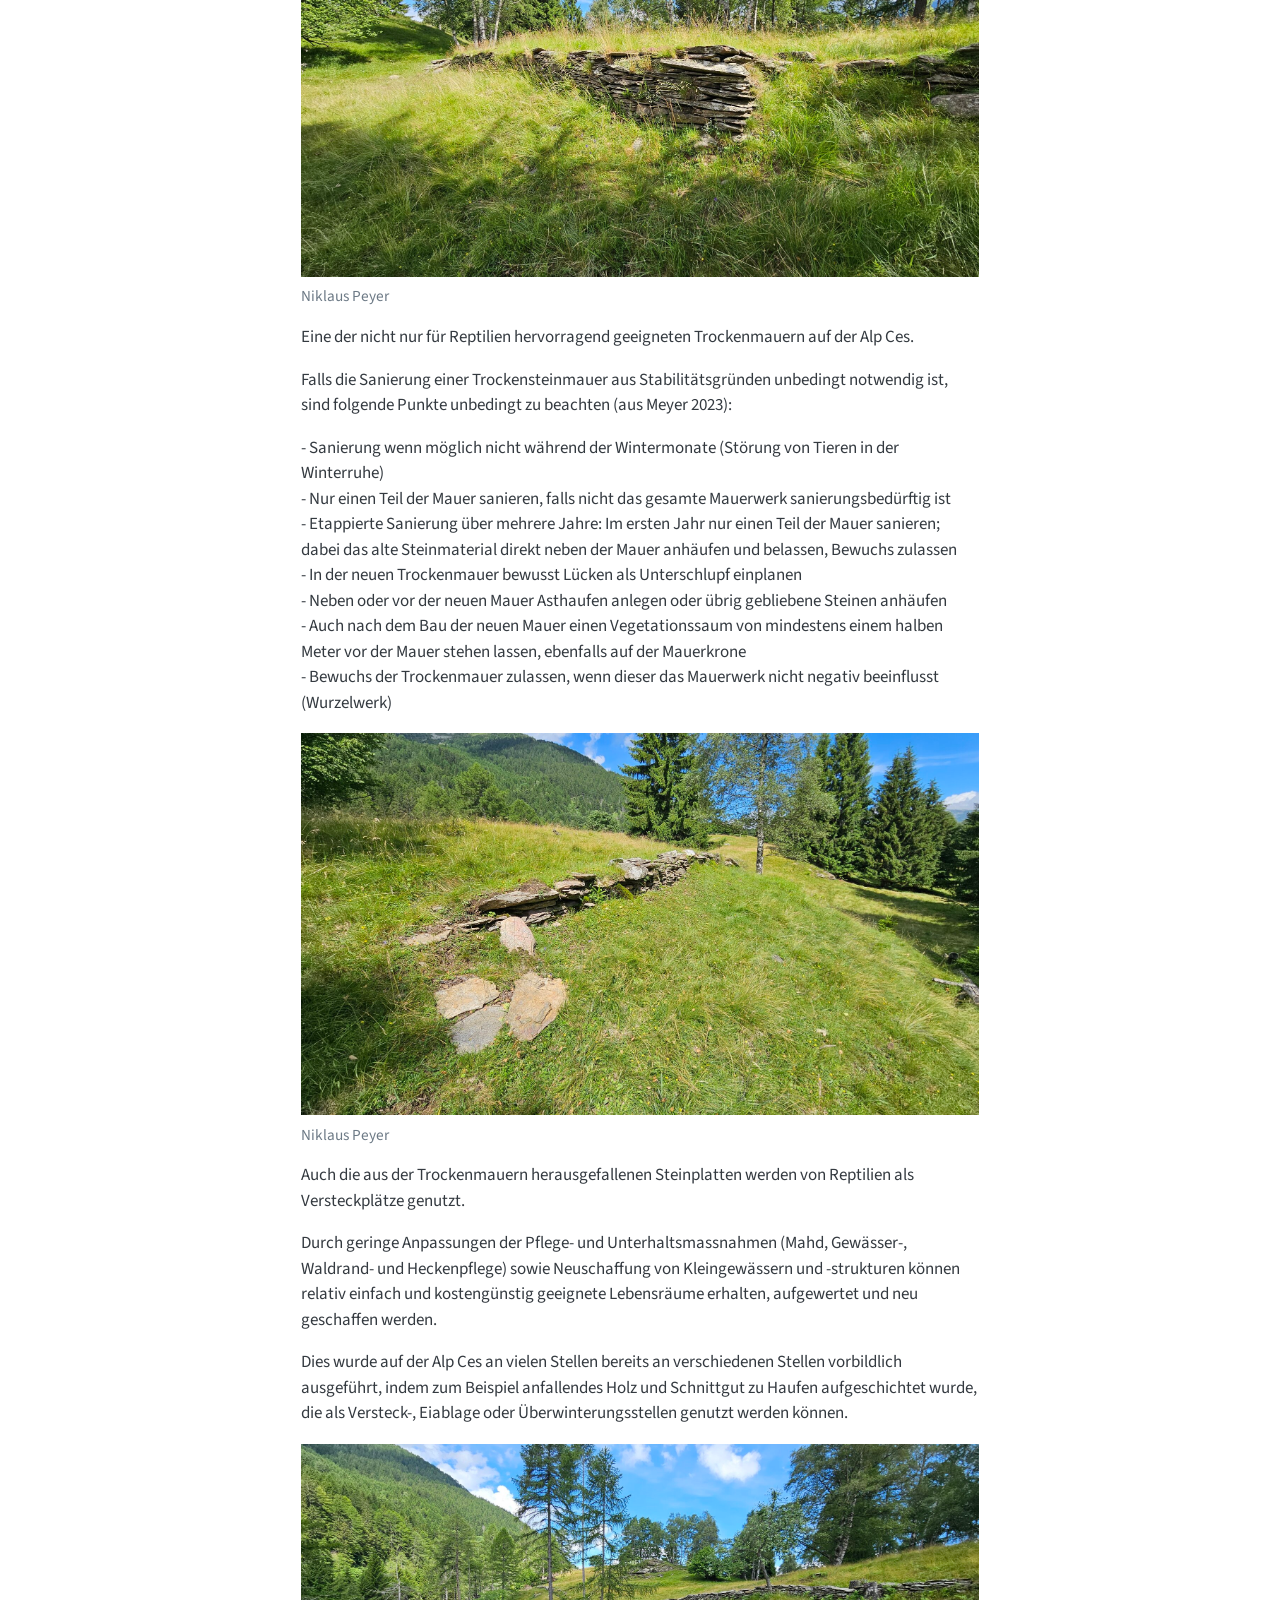
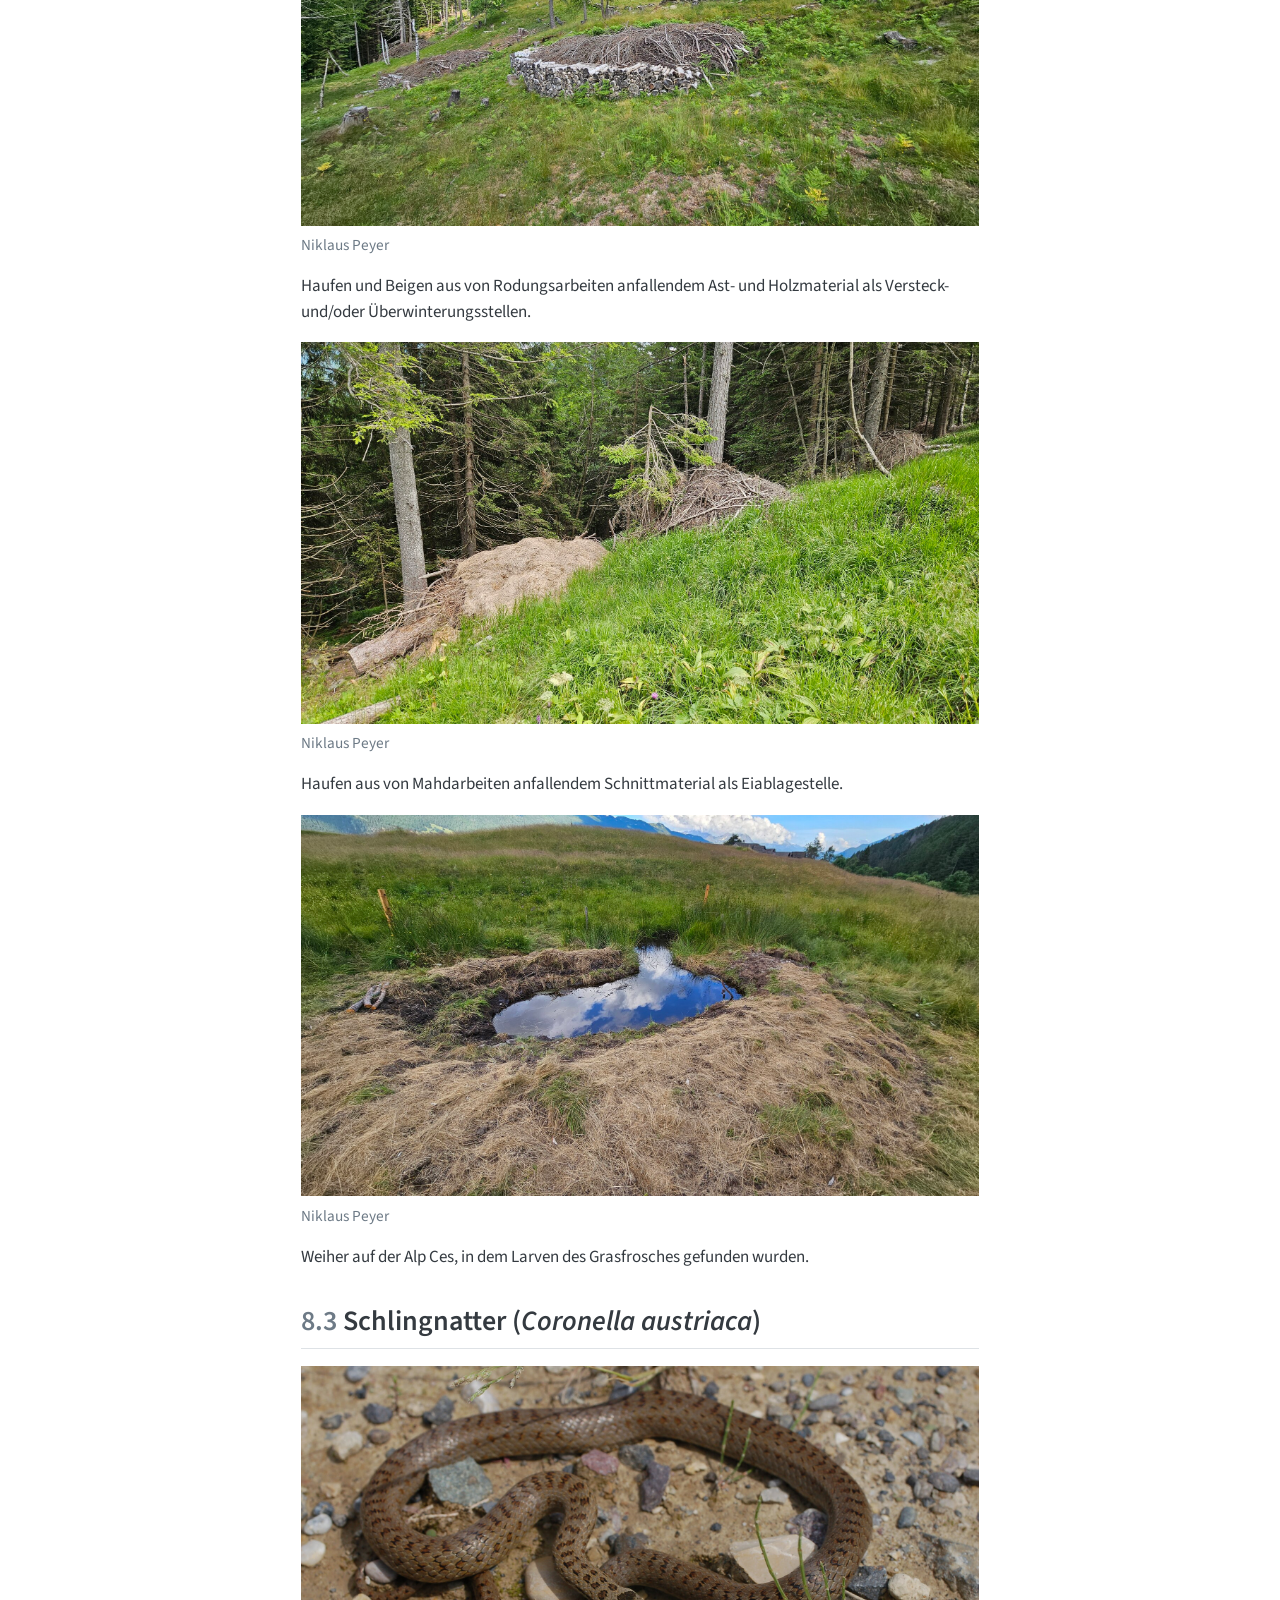
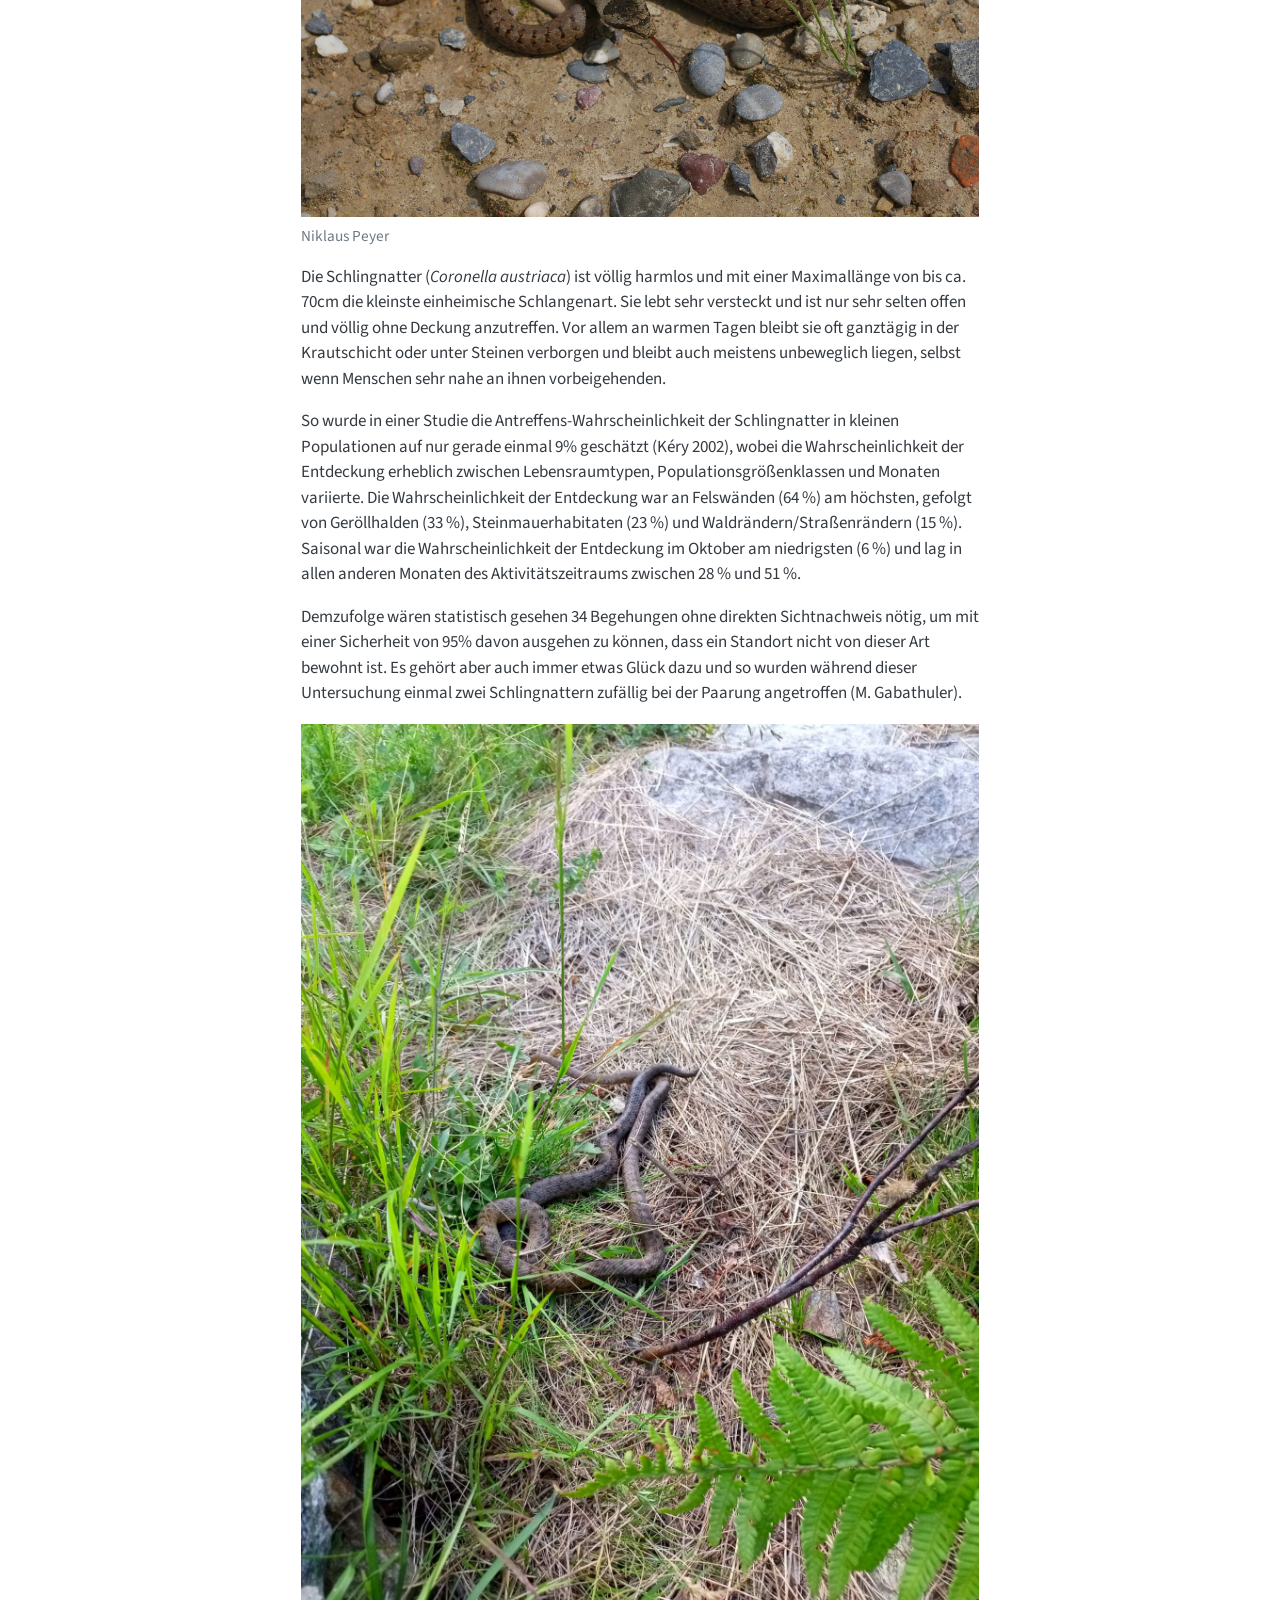
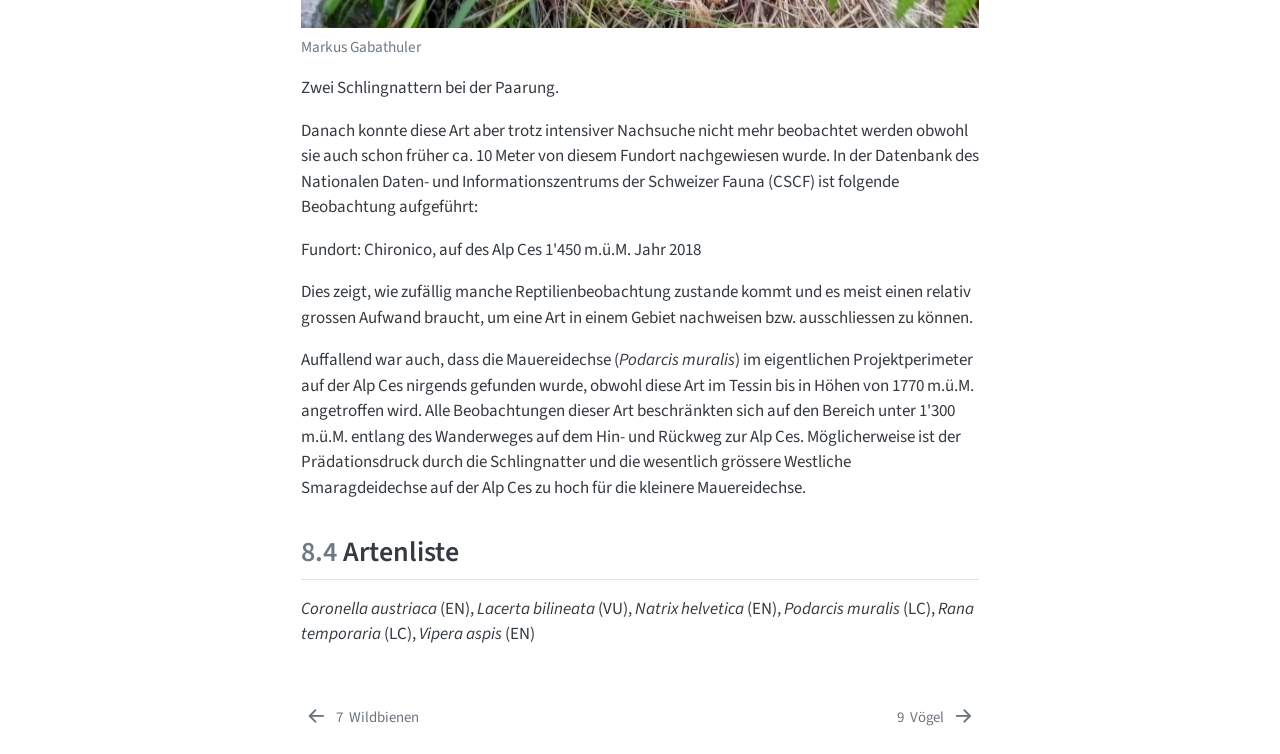
==== commit add81669: "Built site for gh-pages" ====
--- a/publikumsbericht/Amphibien_Reptilien.html
+++ b/publikumsbericht/Amphibien_Reptilien.html
@@ -2,7 +2,7 @@
 <html xmlns="http://www.w3.org/1999/xhtml" lang="de" xml:lang="de"><head>
 
 <meta charset="utf-8">
-<meta name="generator" content="quarto-1.7.32">
+<meta name="generator" content="quarto-1.9.36">
 
 <meta name="viewport" content="width=device-width, initial-scale=1.0, user-scalable=yes">
 
@@ -10,6 +10,9 @@
 
 <title>8&nbsp; Amphibien Reptilien – Jahr der Artenvielfalt Ces 2024</title>
 <style>
+/* Default styles provided by pandoc.
+** See https://pandoc.org/MANUAL.html#variables-for-html for config info.
+*/
 code{white-space: pre-wrap;}
 span.smallcaps{font-variant: small-caps;}
 div.columns{display: flex; gap: min(4vw, 1.5em);}
@@ -39,10 +42,10 @@
 <script src="../site_libs/quarto-html/tippy.umd.min.js"></script>
 <script src="../site_libs/quarto-html/anchor.min.js"></script>
 <link href="../site_libs/quarto-html/tippy.css" rel="stylesheet">
-<link href="../site_libs/quarto-html/quarto-syntax-highlighting-37eea08aefeeee20ff55810ff984fec1.css" rel="stylesheet" id="quarto-text-highlighting-styles">
+<link href="../site_libs/quarto-html/quarto-syntax-highlighting-845c23b38eaddc0f92fda52bfe77a8c8.css" rel="stylesheet" id="quarto-text-highlighting-styles">
 <script src="../site_libs/bootstrap/bootstrap.min.js"></script>
 <link href="../site_libs/bootstrap/bootstrap-icons.css" rel="stylesheet">
-<link href="../site_libs/bootstrap/bootstrap-588300fd601889fecff0d10e1c95d034.min.css" rel="stylesheet" append-hash="true" id="quarto-bootstrap" data-mode="light">
+<link href="../site_libs/bootstrap/bootstrap-8aa4e2a097a30a61f637777cefac19a3.min.css" rel="stylesheet" append-hash="true" id="quarto-bootstrap" data-mode="light">
 <script id="quarto-search-options" type="application/json">{
   "location": "sidebar",
   "copy-button": false,
@@ -398,13 +401,14 @@
       e.clearSelection();
     }
     const getTextToCopy = function(trigger) {
-        const codeEl = trigger.previousElementSibling.cloneNode(true);
-        for (const childEl of codeEl.children) {
-          if (isCodeAnnotation(childEl)) {
-            childEl.remove();
-          }
-        }
-        return codeEl.innerText;
+      const outerScaffold = trigger.parentElement.cloneNode(true);
+      const codeEl = outerScaffold.querySelector('code');
+      for (const childEl of codeEl.children) {
+        if (isCodeAnnotation(childEl)) {
+          childEl.remove();
+        }
+      }
+      return codeEl.innerText;
     }
     const clipboard = new window.ClipboardJS('.code-copy-button:not([data-in-quarto-modal])', {
       text: getTextToCopy
--- a/site_libs/quarto-html/quarto-syntax-highlighting-845c23b38eaddc0f92fda52bfe77a8c8.css
+++ b/site_libs/quarto-html/quarto-syntax-highlighting-845c23b38eaddc0f92fda52bfe77a8c8.css
@@ -0,0 +1,236 @@
+/* quarto syntax highlight colors */
+:root {
+  --quarto-hl-ot-color: #003B4F;
+  --quarto-hl-at-color: #657422;
+  --quarto-hl-ss-color: #20794D;
+  --quarto-hl-an-color: #5E5E5E;
+  --quarto-hl-fu-color: #4758AB;
+  --quarto-hl-st-color: #20794D;
+  --quarto-hl-cf-color: #003B4F;
+  --quarto-hl-op-color: #5E5E5E;
+  --quarto-hl-er-color: #AD0000;
+  --quarto-hl-bn-color: #AD0000;
+  --quarto-hl-al-color: #AD0000;
+  --quarto-hl-va-color: #111111;
+  --quarto-hl-bu-color: inherit;
+  --quarto-hl-ex-color: inherit;
+  --quarto-hl-pp-color: #AD0000;
+  --quarto-hl-in-color: #5E5E5E;
+  --quarto-hl-vs-color: #20794D;
+  --quarto-hl-wa-color: #5E5E5E;
+  --quarto-hl-do-color: #5E5E5E;
+  --quarto-hl-im-color: #00769E;
+  --quarto-hl-ch-color: #20794D;
+  --quarto-hl-dt-color: #AD0000;
+  --quarto-hl-fl-color: #AD0000;
+  --quarto-hl-co-color: #5E5E5E;
+  --quarto-hl-cv-color: #5E5E5E;
+  --quarto-hl-cn-color: #8f5902;
+  --quarto-hl-sc-color: #5E5E5E;
+  --quarto-hl-dv-color: #AD0000;
+  --quarto-hl-kw-color: #003B4F;
+}
+
+/* other quarto variables */
+:root {
+  --quarto-font-monospace: SFMono-Regular, Menlo, Monaco, Consolas, "Liberation Mono", "Courier New", monospace;
+}
+
+/* syntax highlight based on Pandoc's rules */
+pre > code.sourceCode > span {
+  color: #003B4F;
+}
+
+code.sourceCode > span {
+  color: #003B4F;
+}
+
+div.sourceCode,
+div.sourceCode pre.sourceCode {
+  color: #003B4F;
+}
+
+/* Normal */
+code span {
+  color: #003B4F;
+}
+
+/* Alert */
+code span.al {
+  color: #AD0000;
+  font-style: inherit;
+}
+
+/* Annotation */
+code span.an {
+  color: #5E5E5E;
+  font-style: inherit;
+}
+
+/* Attribute */
+code span.at {
+  color: #657422;
+  font-style: inherit;
+}
+
+/* BaseN */
+code span.bn {
+  color: #AD0000;
+  font-style: inherit;
+}
+
+/* BuiltIn */
+code span.bu {
+  font-style: inherit;
+}
+
+/* ControlFlow */
+code span.cf {
+  color: #003B4F;
+  font-weight: bold;
+  font-style: inherit;
+}
+
+/* Char */
+code span.ch {
+  color: #20794D;
+  font-style: inherit;
+}
+
+/* Constant */
+code span.cn {
+  color: #8f5902;
+  font-style: inherit;
+}
+
+/* Comment */
+code span.co {
+  color: #5E5E5E;
+  font-style: inherit;
+}
+
+/* CommentVar */
+code span.cv {
+  color: #5E5E5E;
+  font-style: italic;
+}
+
+/* Documentation */
+code span.do {
+  color: #5E5E5E;
+  font-style: italic;
+}
+
+/* DataType */
+code span.dt {
+  color: #AD0000;
+  font-style: inherit;
+}
+
+/* DecVal */
+code span.dv {
+  color: #AD0000;
+  font-style: inherit;
+}
+
+/* Error */
+code span.er {
+  color: #AD0000;
+  font-style: inherit;
+}
+
+/* Extension */
+code span.ex {
+  font-style: inherit;
+}
+
+/* Float */
+code span.fl {
+  color: #AD0000;
+  font-style: inherit;
+}
+
+/* Function */
+code span.fu {
+  color: #4758AB;
+  font-style: inherit;
+}
+
+/* Import */
+code span.im {
+  color: #00769E;
+  font-style: inherit;
+}
+
+/* Information */
+code span.in {
+  color: #5E5E5E;
+  font-style: inherit;
+}
+
+/* Keyword */
+code span.kw {
+  color: #003B4F;
+  font-weight: bold;
+  font-style: inherit;
+}
+
+/* Operator */
+code span.op {
+  color: #5E5E5E;
+  font-style: inherit;
+}
+
+/* Other */
+code span.ot {
+  color: #003B4F;
+  font-style: inherit;
+}
+
+/* Preprocessor */
+code span.pp {
+  color: #AD0000;
+  font-style: inherit;
+}
+
+/* SpecialChar */
+code span.sc {
+  color: #5E5E5E;
+  font-style: inherit;
+}
+
+/* SpecialString */
+code span.ss {
+  color: #20794D;
+  font-style: inherit;
+}
+
+/* String */
+code span.st {
+  color: #20794D;
+  font-style: inherit;
+}
+
+/* Variable */
+code span.va {
+  color: #111111;
+  font-style: inherit;
+}
+
+/* VerbatimString */
+code span.vs {
+  color: #20794D;
+  font-style: inherit;
+}
+
+/* Warning */
+code span.wa {
+  color: #5E5E5E;
+  font-style: italic;
+}
+
+.prevent-inlining {
+  content: "</";
+}
+
+/*# sourceMappingURL=ac89f0bb514bba72461919f78549e31c.css.map */
